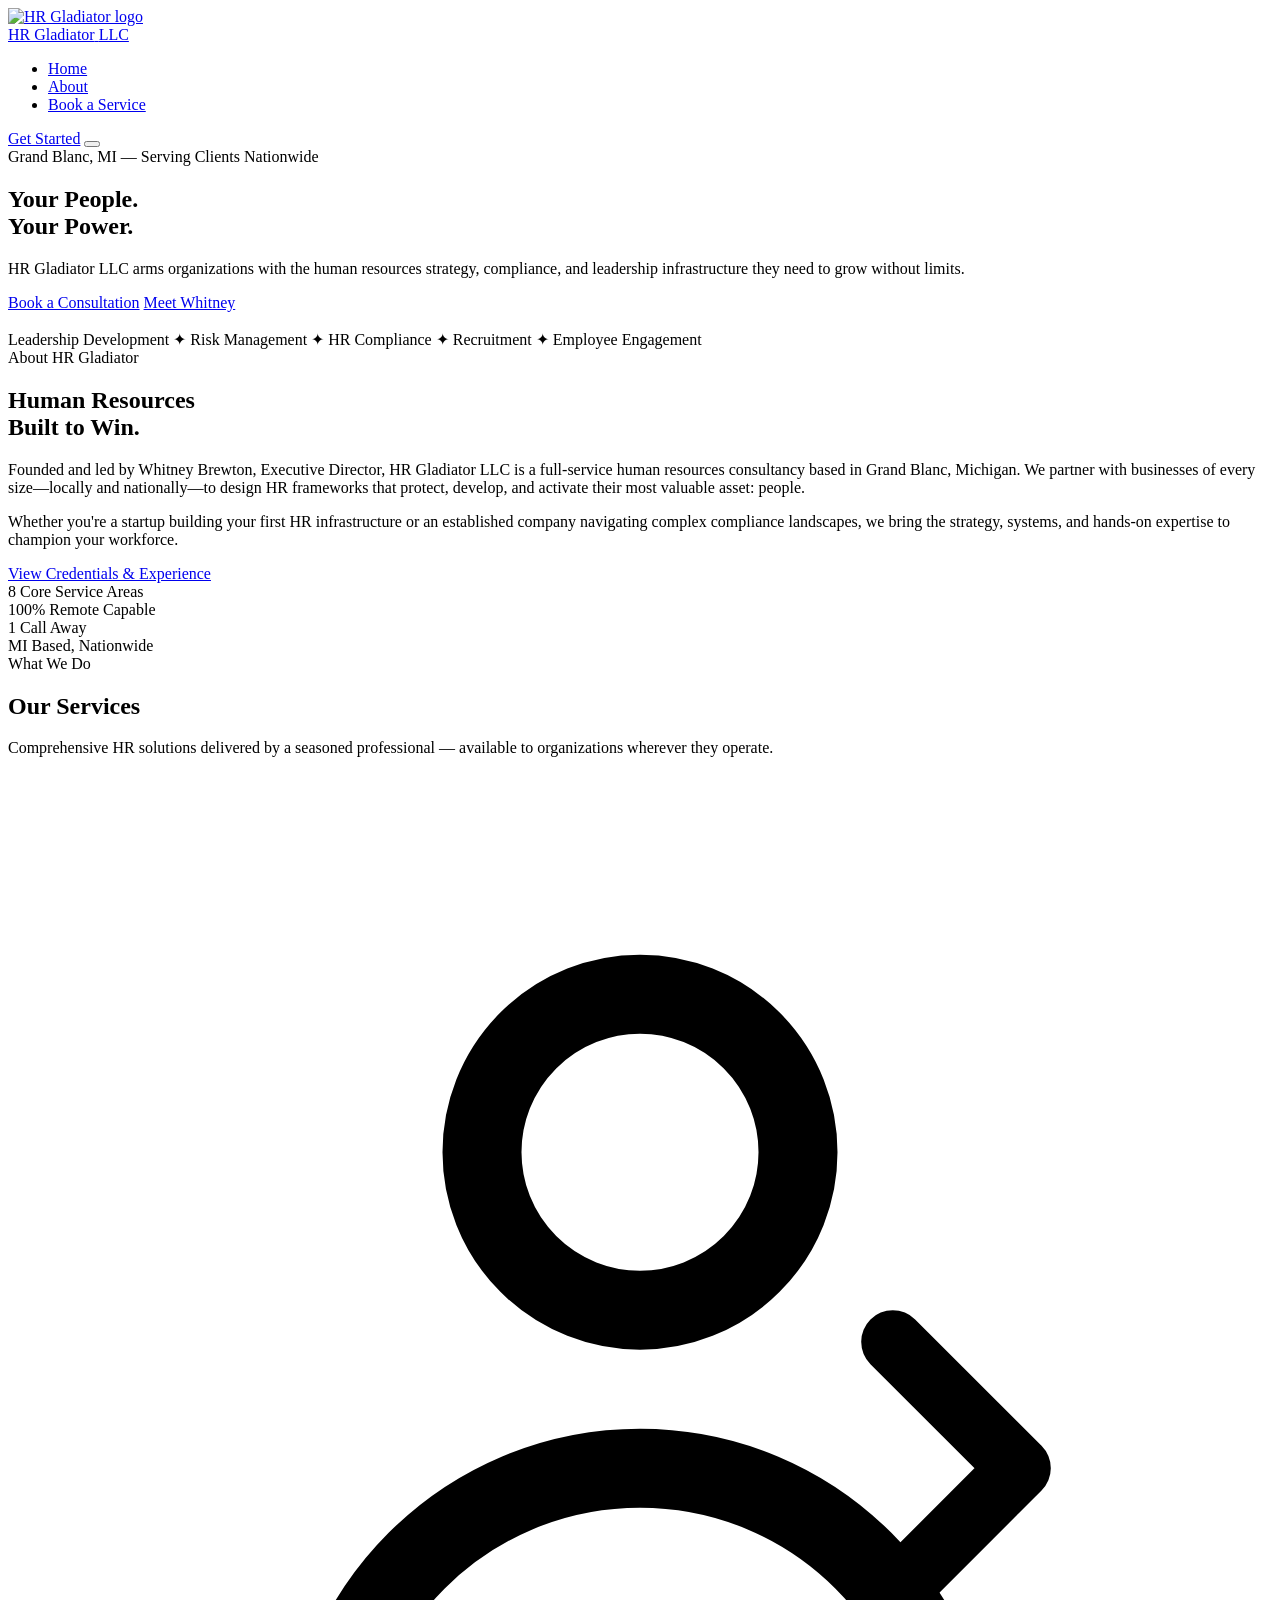
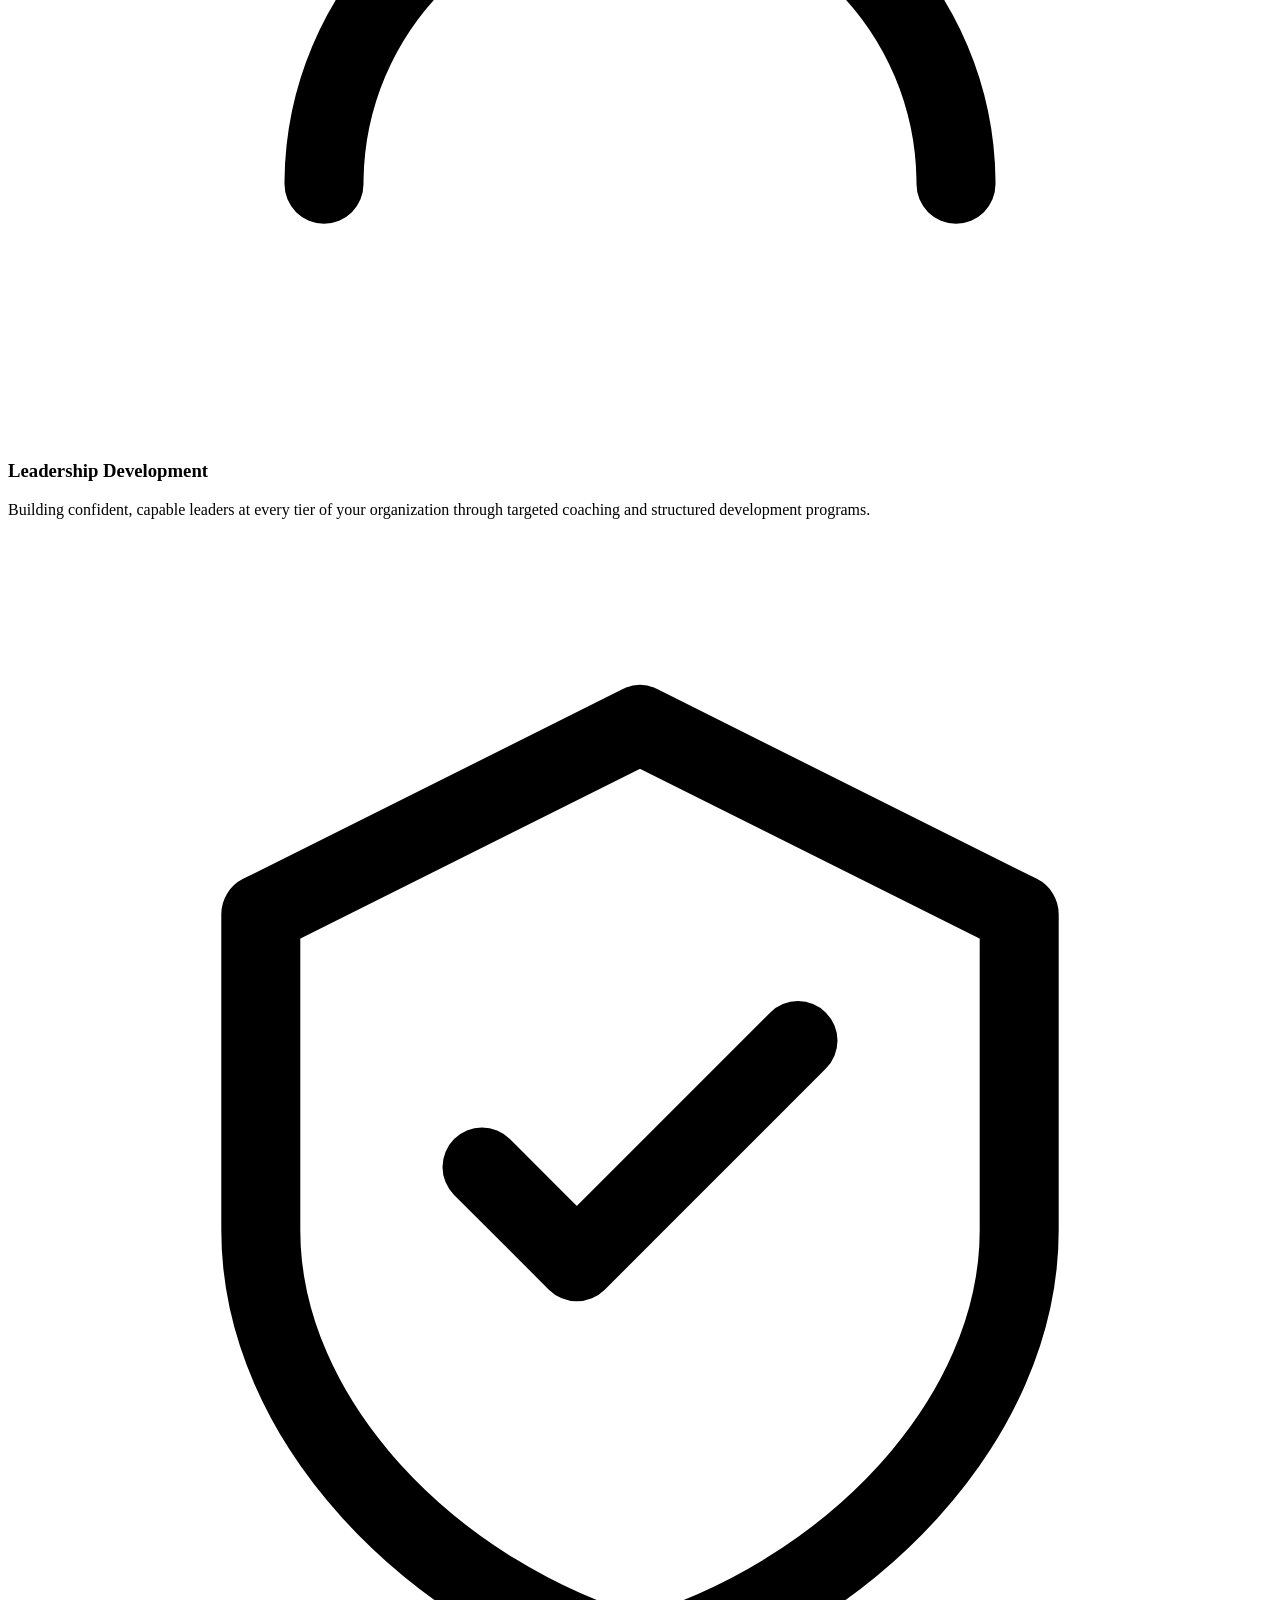
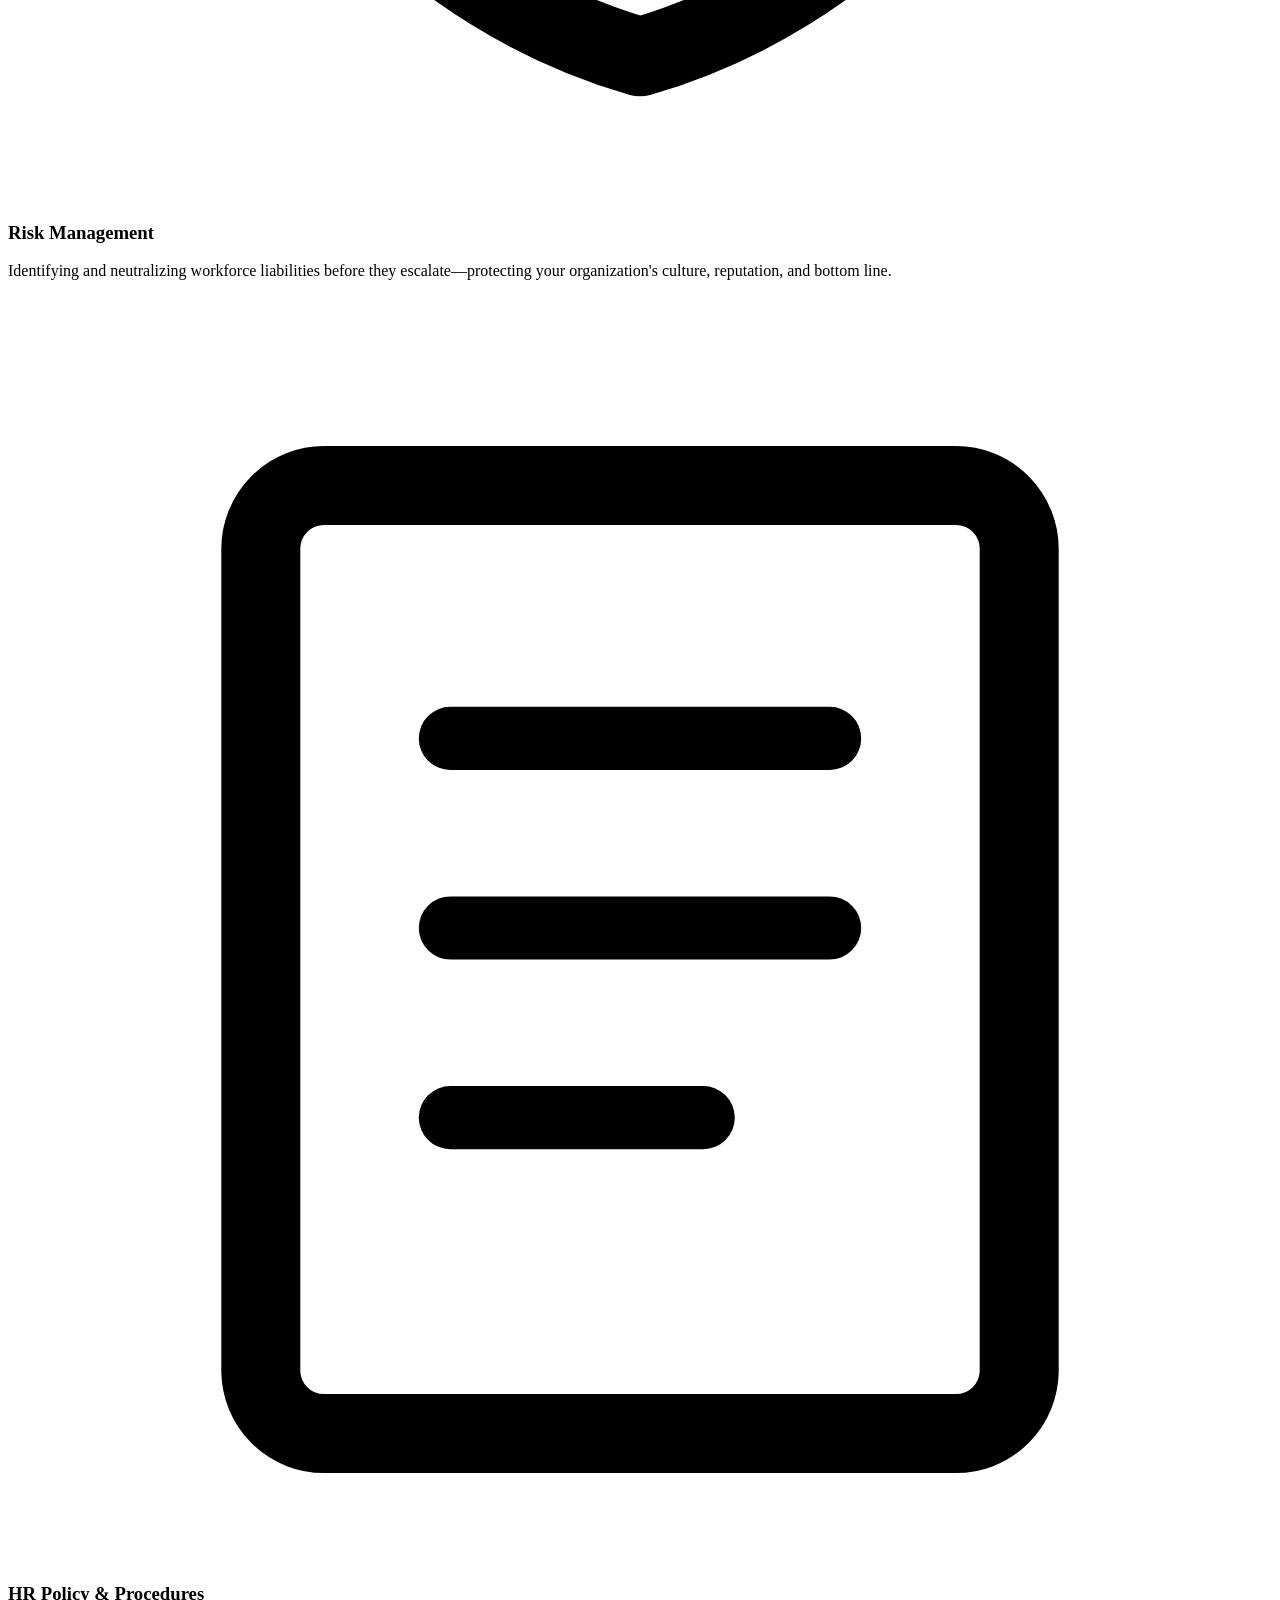
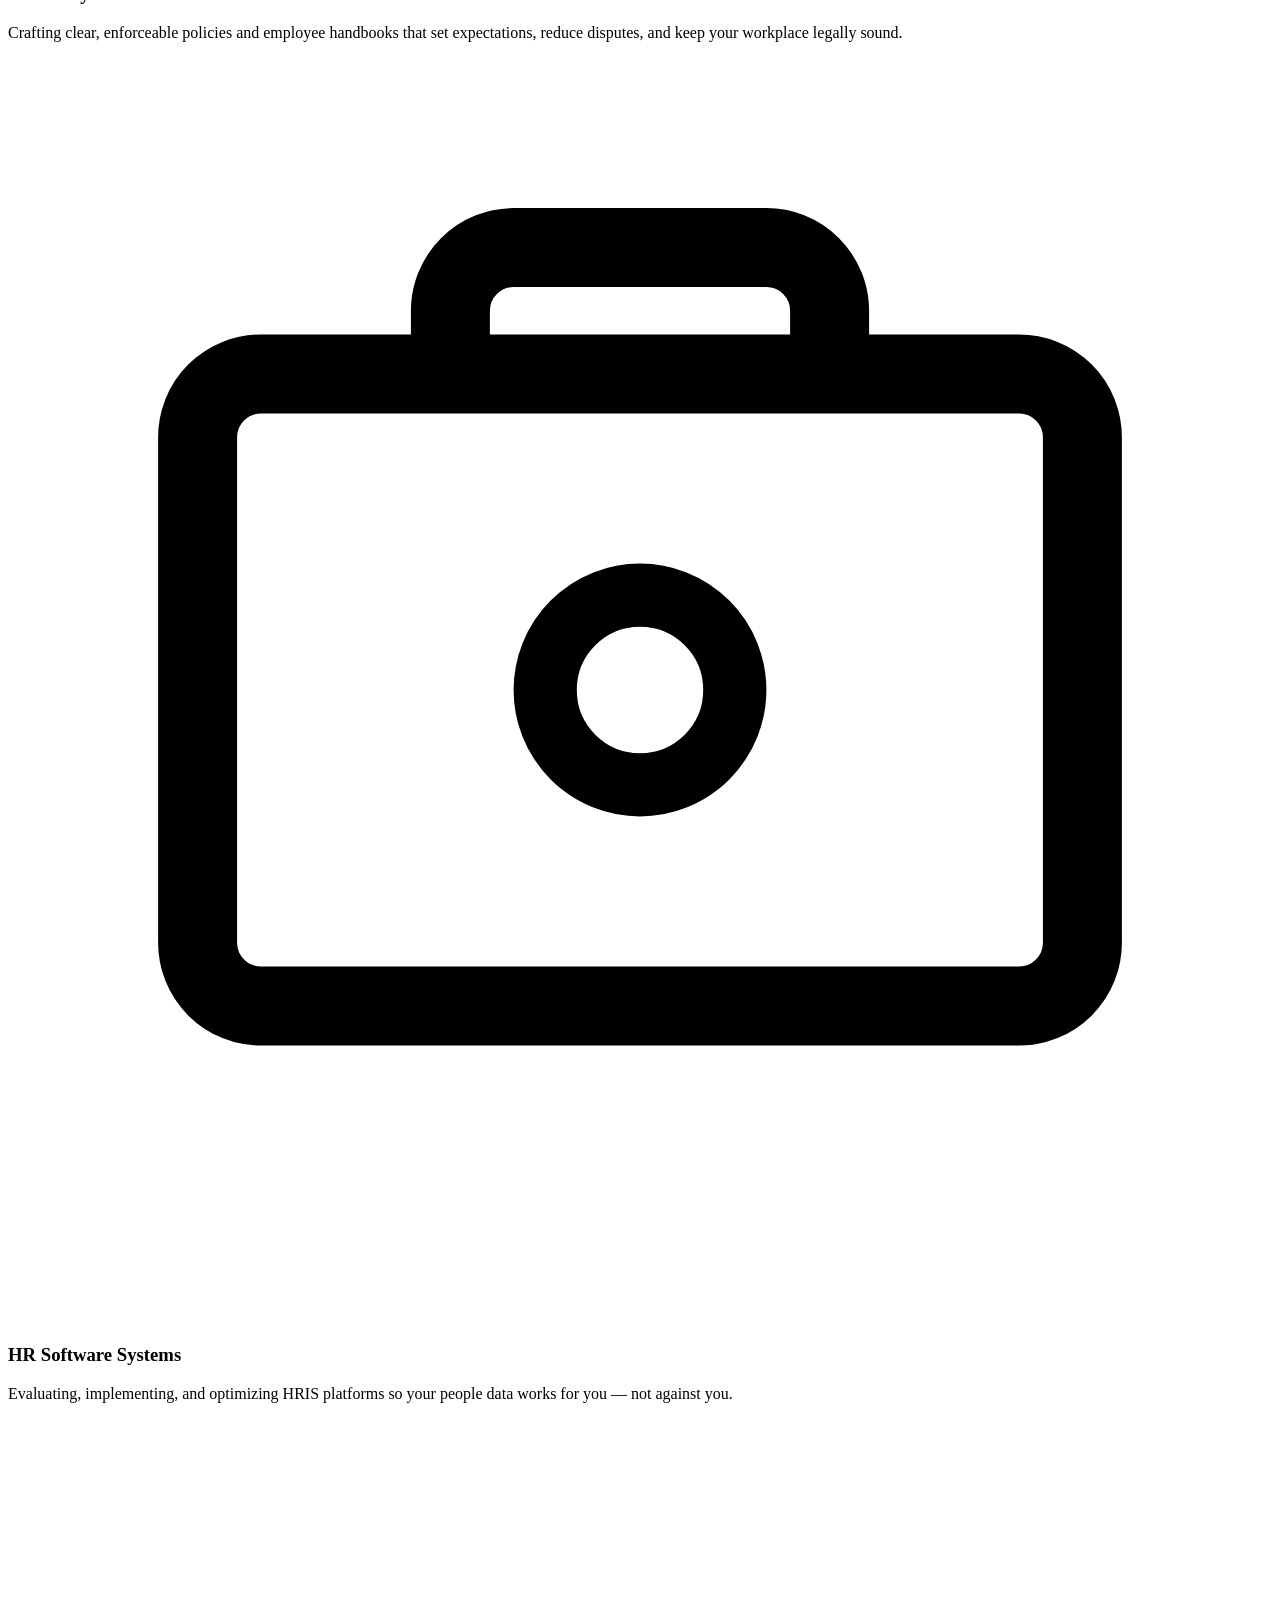
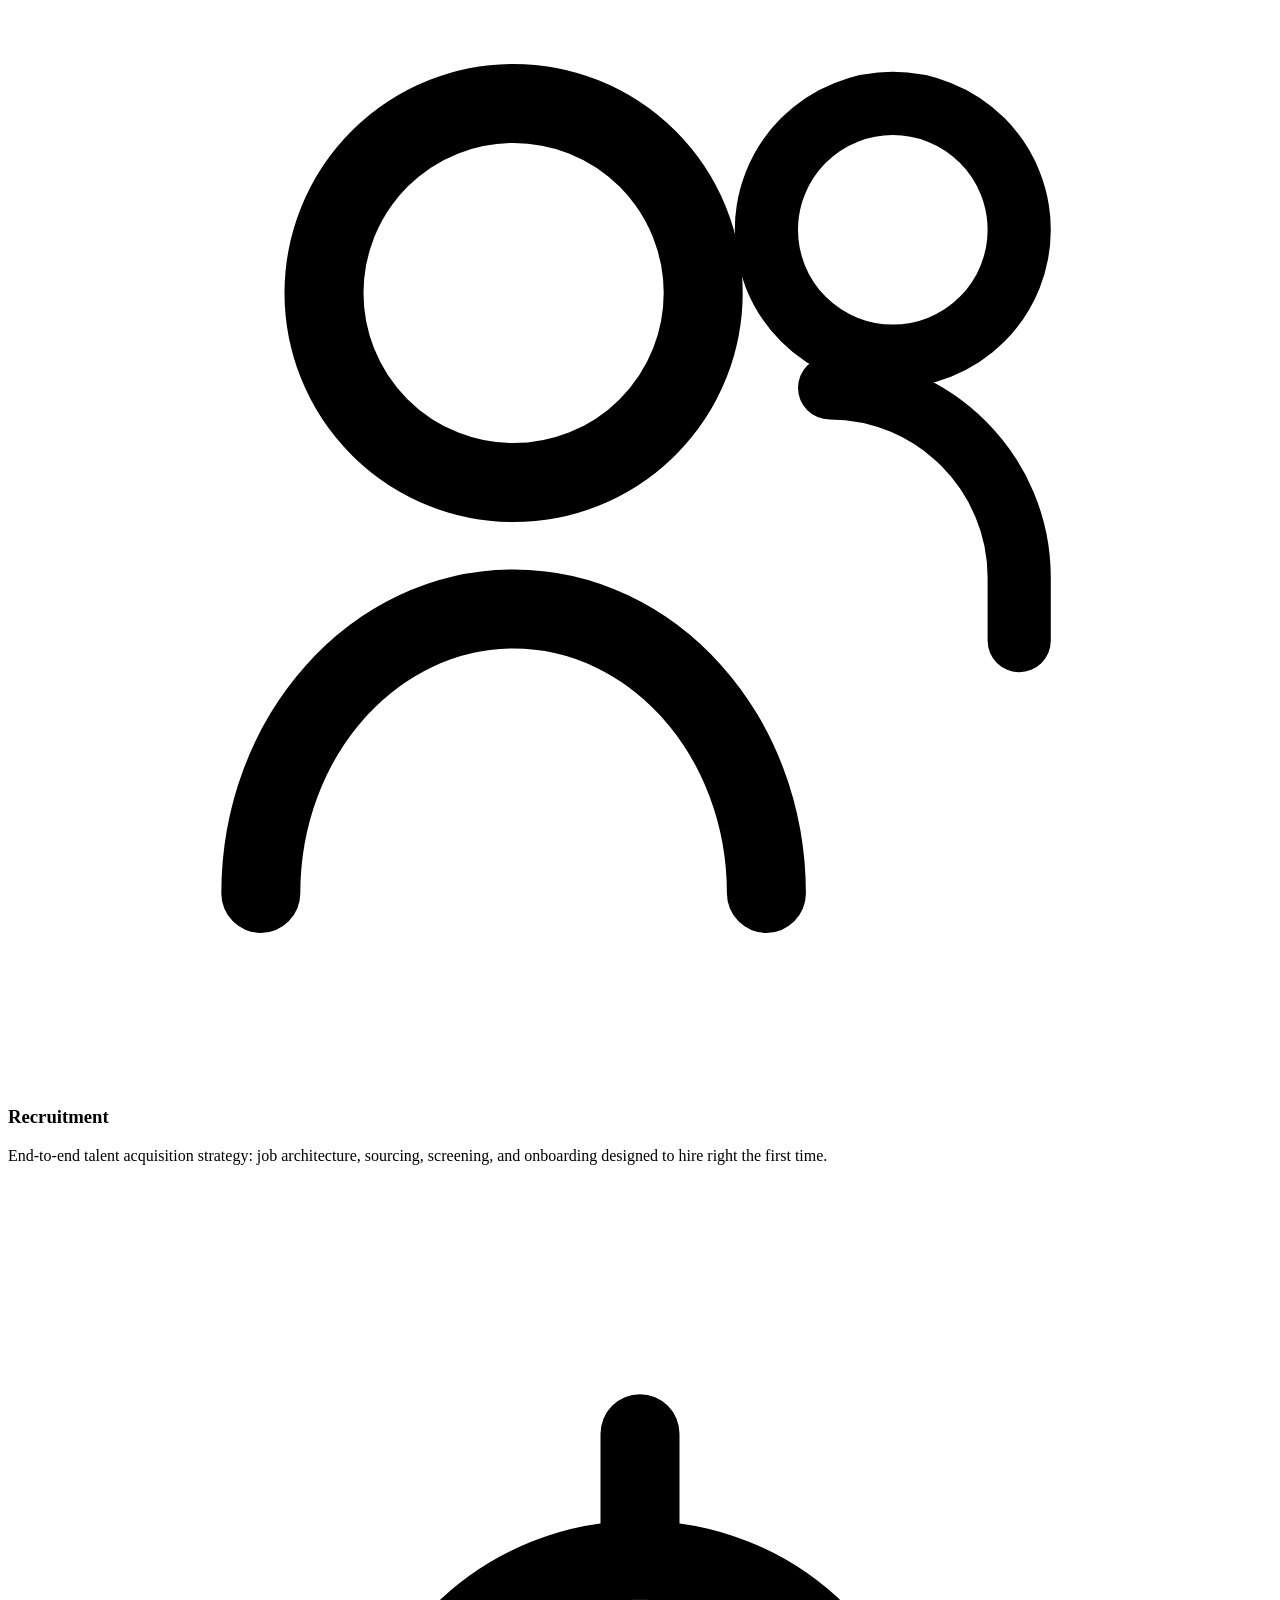
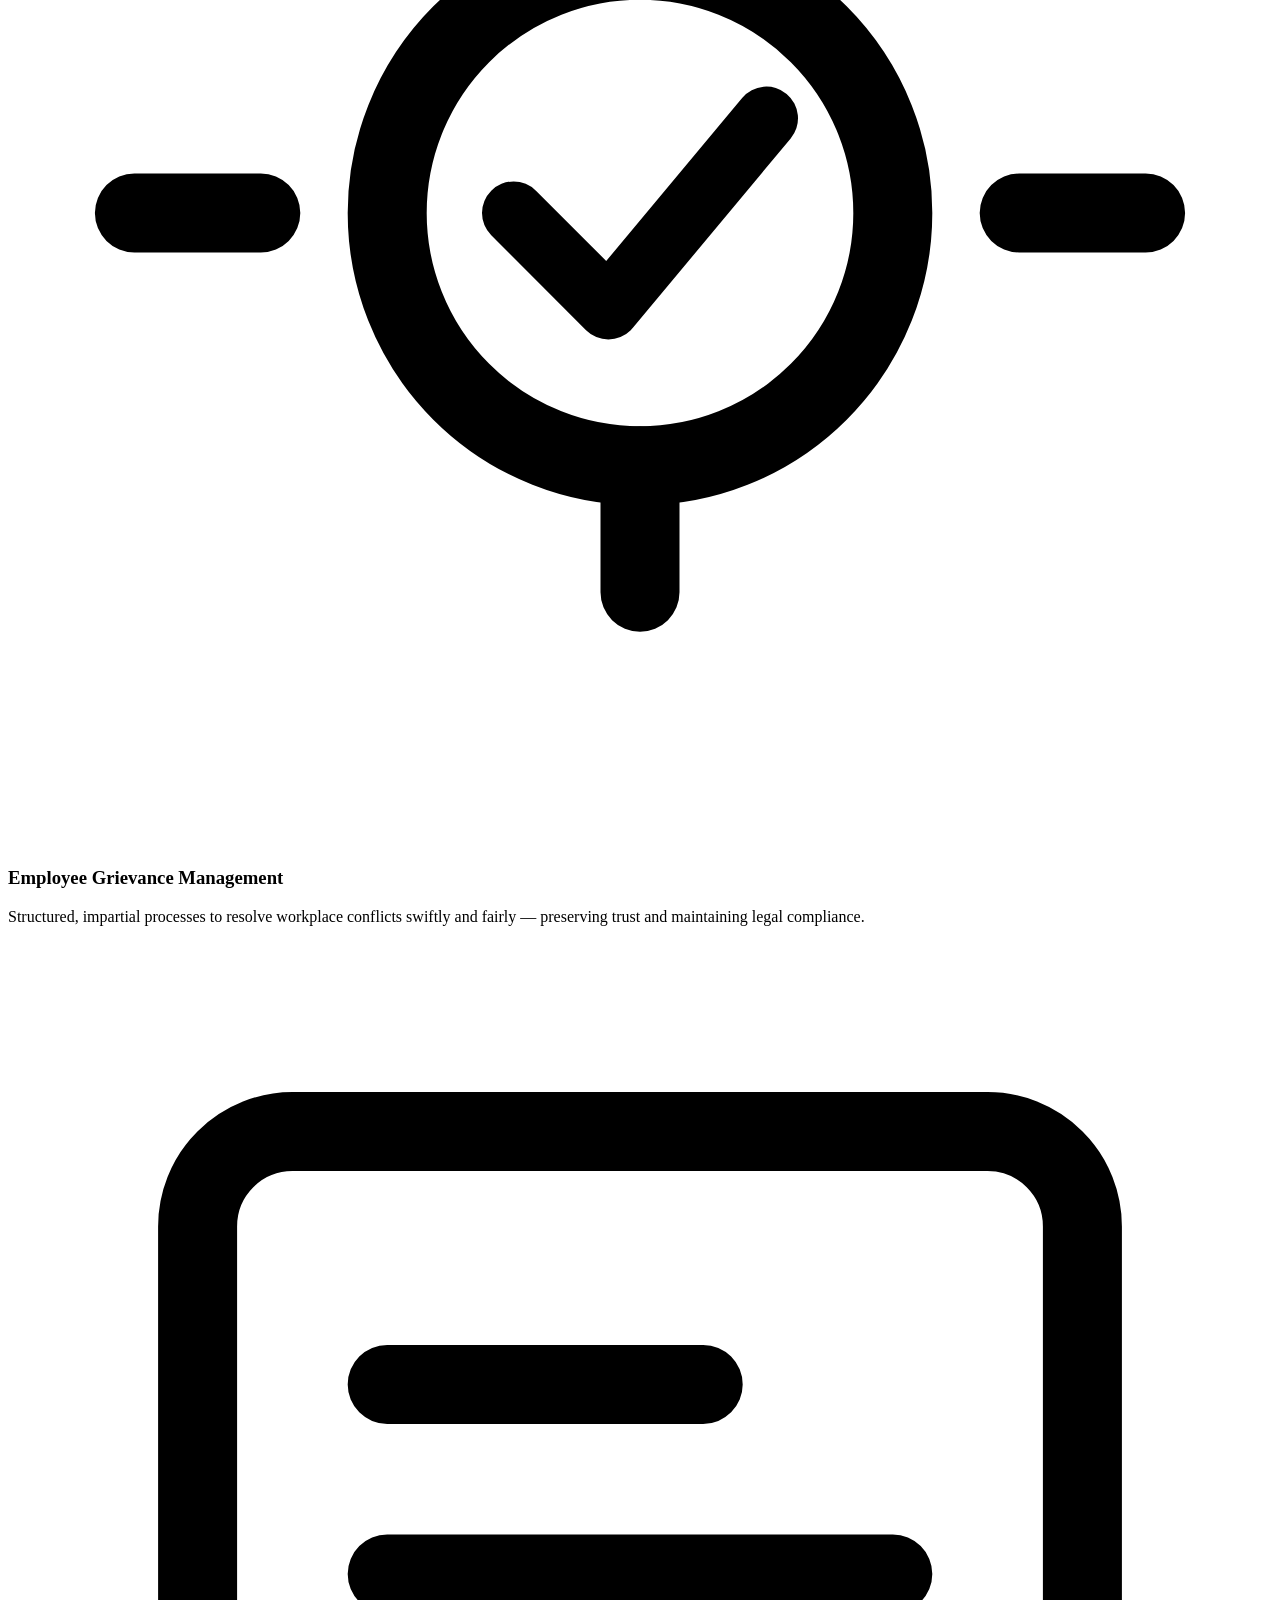
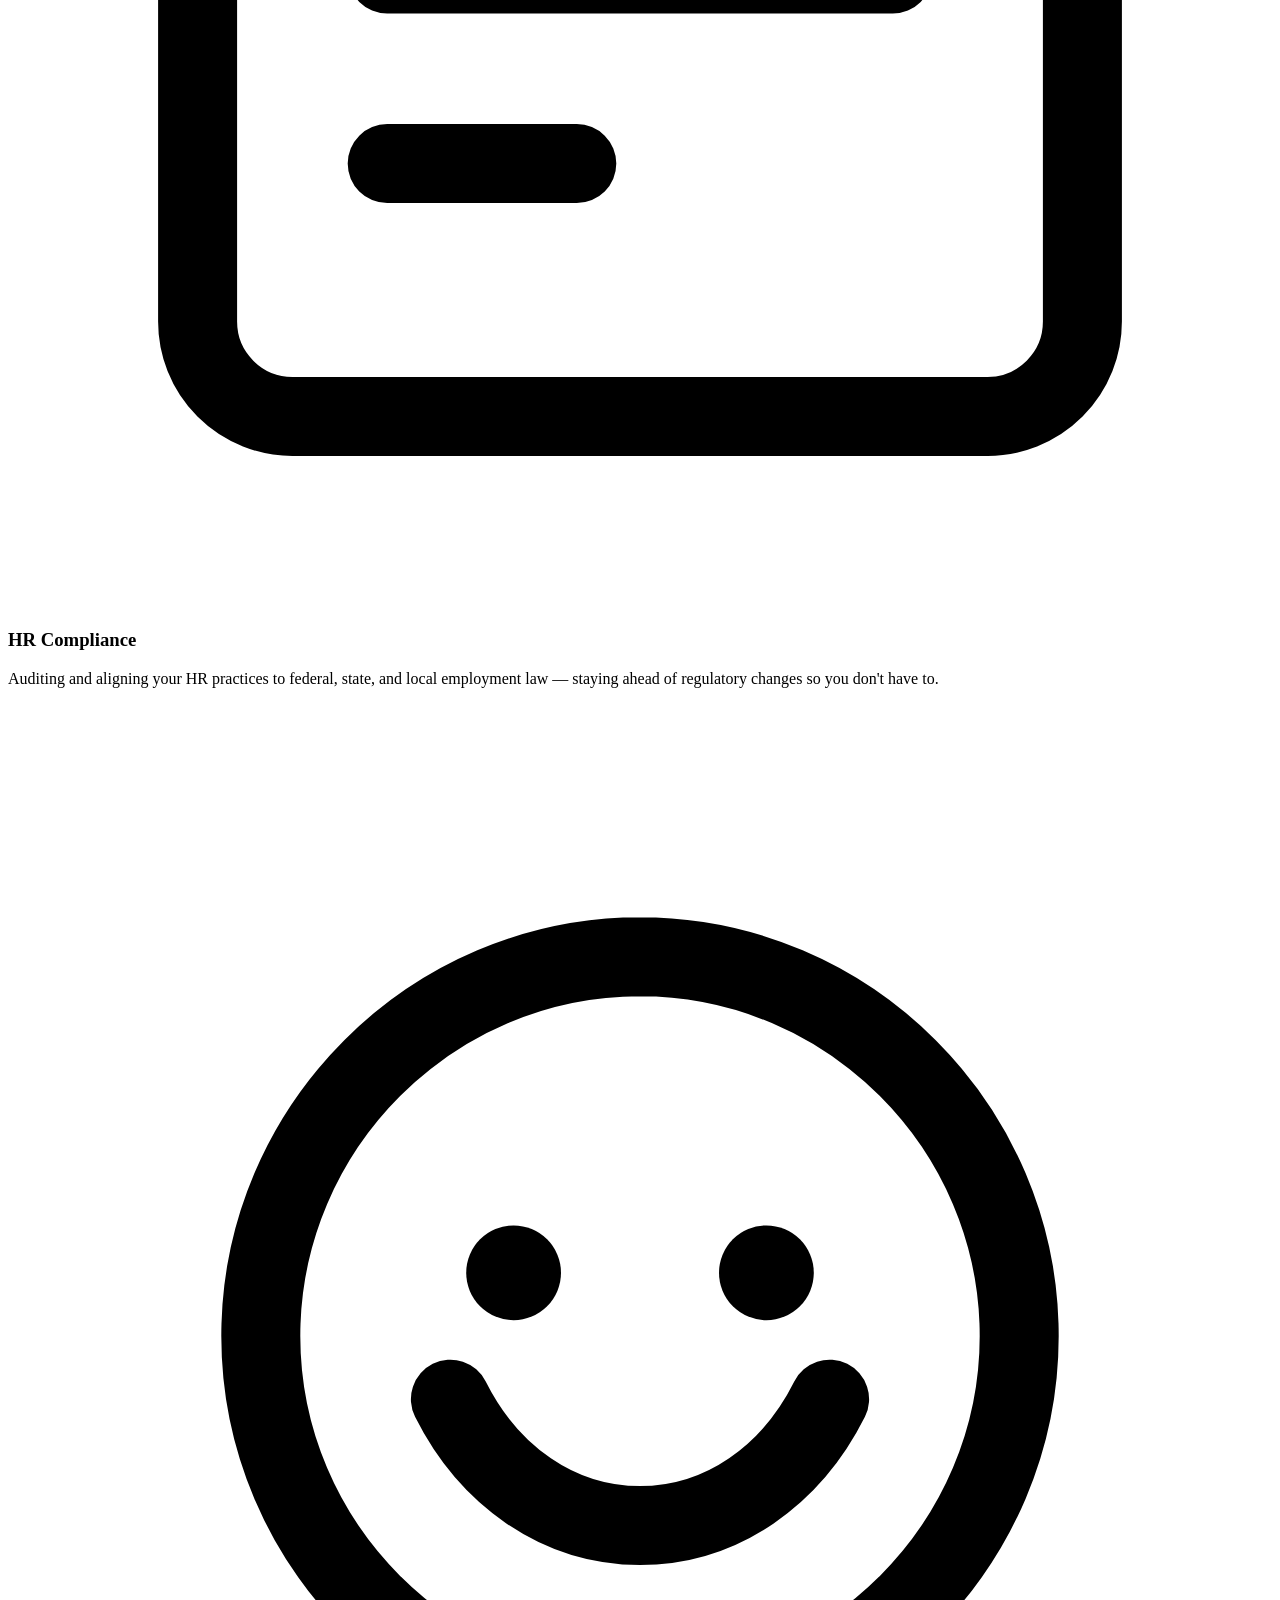
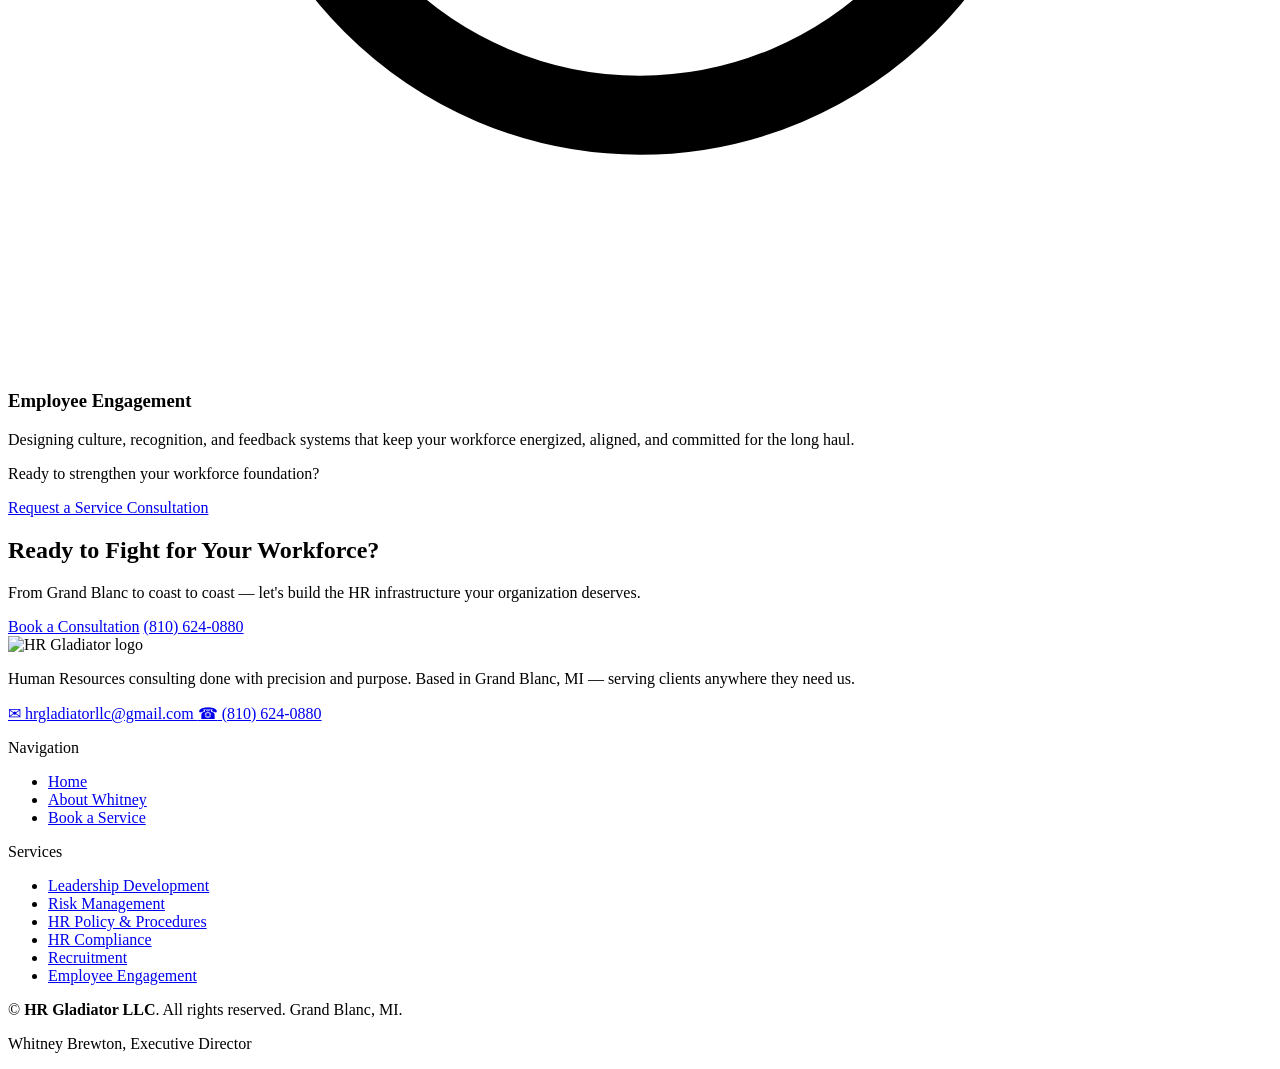
==== index.html @ ff7f99c1 "Added Bones to UI/UX Functions" ====
<!DOCTYPE html>
<html lang="en">
<head>
  <meta charset="UTF-8" />
  <meta name="viewport" content="width=device-width, initial-scale=1.0" />
  <title>HR Gladiator LLC — Human Resources Solutions, Grand Blanc MI</title>
  <meta name="description" content="HR Gladiator LLC, led by Whitney Brewton, offers expert human resources consulting from Grand Blanc, MI to clients everywhere." />
  <link rel="stylesheet" href="css/styles.css" />
  <link rel="stylesheet" href="css/index.css" />
  <link rel="icon" type="image/png" href="assets/logo-transparent.png" />
</head>
<body>

  <!-- ===== NAVIGATION ===== -->
  <nav class="nav" role="navigation" aria-label="Main navigation">
    <div class="nav__inner">
      <a href="index.html" class="nav__logo" aria-label="HR Gladiator home">
        <img src="assets/logo-transparent.png" alt="HR Gladiator logo" />
        <div class="nav__logo-text">
          <span class="nav__logo-name">HR Gladiator</span>
          <span class="nav__logo-sub">LLC</span>
        </div>
      </a>

      <ul class="nav__links" role="list">
        <li><a href="index.html"      class="nav__link">Home</a></li>
        <li><a href="about.html"      class="nav__link">About</a></li>
        <li><a href="contact.html"    class="nav__link">Book a Service</a></li>
      </ul>

      <a href="contact.html" class="btn btn-primary nav__cta">Get Started</a>

      <button class="nav__hamburger" aria-label="Toggle menu" aria-expanded="false">
        <span></span><span></span><span></span>
      </button>
    </div>
  </nav>

  <!-- ===== HERO ===== -->
  <section class="hero" aria-label="Hero">
    <div class="hero__bg-slash" aria-hidden="true"></div>
    <div class="hero__content container">
      <span class="hero__eyebrow animate-up">Grand Blanc, MI — Serving Clients Nationwide</span>
      <h1 class="hero__title animate-up delay-1">
        Your People.<br />
        <span>Your Power.</span>
      </h1>
      <p class="hero__sub animate-up delay-2">
        HR Gladiator LLC arms organizations with the human resources strategy, 
        compliance, and leadership infrastructure they need to grow without limits.
      </p>
      <div class="hero__actions animate-up delay-3">
        <a href="contact.html" class="btn btn-primary">Book a Consultation</a>
        <a href="about.html"   class="btn btn-outline">Meet Whitney</a>
      </div>
    </div>
    <div class="hero__logo-watermark" aria-hidden="true">
      <img src="assets/logo-transparent.png" alt="" />
    </div>
  </section>

  <!-- ===== INTRO STRIP ===== -->
  <div class="intro-strip">
    <div class="intro-strip__inner container">
      <span>Leadership Development</span>
      <span class="sep" aria-hidden="true">✦</span>
      <span>Risk Management</span>
      <span class="sep" aria-hidden="true">✦</span>
      <span>HR Compliance</span>
      <span class="sep" aria-hidden="true">✦</span>
      <span>Recruitment</span>
      <span class="sep" aria-hidden="true">✦</span>
      <span>Employee Engagement</span>
    </div>
  </div>

  <!-- ===== ABOUT SNAPSHOT ===== -->
  <section class="about-snap" aria-labelledby="about-snap-heading">
    <div class="container about-snap__grid">
      <div class="about-snap__text reveal">
        <span class="section-label">About HR Gladiator</span>
        <h2 class="section-title" id="about-snap-heading">
          Human Resources<br /><span>Built to Win.</span>
        </h2>
        <div class="slash-divider"></div>
        <p>
          Founded and led by Whitney Brewton, Executive Director, HR Gladiator LLC is a 
          full-service human resources consultancy based in Grand Blanc, Michigan. We 
          partner with businesses of every size—locally and nationally—to design HR 
          frameworks that protect, develop, and activate their most valuable asset: people.
        </p>
        <p style="margin-top: 1rem;">
          Whether you're a startup building your first HR infrastructure or an established 
          company navigating complex compliance landscapes, we bring the strategy, 
          systems, and hands-on expertise to champion your workforce.
        </p>
        <a href="about.html" class="btn btn-gold" style="margin-top:2rem;">
          View Credentials &amp; Experience
        </a>
      </div>

      <div class="about-snap__stats reveal">
        <div class="stat-card">
          <span class="stat-card__num">8</span>
          <span class="stat-card__label">Core Service Areas</span>
        </div>
        <div class="stat-card stat-card--dark">
          <span class="stat-card__num">100<span class="stat-card__unit">%</span></span>
          <span class="stat-card__label">Remote Capable</span>
        </div>
        <div class="stat-card stat-card--pink">
          <span class="stat-card__num">1</span>
          <span class="stat-card__label">Call Away</span>
        </div>
        <div class="stat-card">
          <span class="stat-card__num">MI</span>
          <span class="stat-card__label">Based, Nationwide</span>
        </div>
      </div>
    </div>
  </section>

  <!-- ===== SERVICES ===== -->
  <section class="services" aria-labelledby="services-heading">
    <div class="container">
      <div class="services__header reveal">
        <span class="section-label">What We Do</span>
        <h2 class="section-title" id="services-heading">
          Our <span>Services</span>
        </h2>
        <div class="slash-divider"></div>
        <p class="section-intro">
          Comprehensive HR solutions delivered by a seasoned professional — 
          available to organizations wherever they operate.
        </p>
      </div>

      <div class="services__grid">

        <article class="service-card reveal">
          <div class="service-card__icon" aria-hidden="true">
            <svg viewBox="0 0 40 40" fill="none" xmlns="http://www.w3.org/2000/svg">
              <circle cx="20" cy="12" r="5" stroke="currentColor" stroke-width="2.5"/>
              <path d="M10 32c0-5.523 4.477-10 10-10s10 4.477 10 10" stroke="currentColor" stroke-width="2.5" stroke-linecap="round"/>
              <path d="M28 18l4 4-4 4" stroke="currentColor" stroke-width="2" stroke-linecap="round" stroke-linejoin="round"/>
            </svg>
          </div>
          <h3>Leadership Development</h3>
          <p>Building confident, capable leaders at every tier of your organization through targeted coaching and structured development programs.</p>
        </article>

        <article class="service-card reveal">
          <div class="service-card__icon" aria-hidden="true">
            <svg viewBox="0 0 40 40" fill="none" xmlns="http://www.w3.org/2000/svg">
              <path d="M20 6L8 12v10c0 6 5.4 11.6 12 13.5 6.6-1.9 12-7.5 12-13.5V12L20 6z" stroke="currentColor" stroke-width="2.5" stroke-linejoin="round"/>
              <path d="M15 20l3 3 7-7" stroke="currentColor" stroke-width="2.5" stroke-linecap="round" stroke-linejoin="round"/>
            </svg>
          </div>
          <h3>Risk Management</h3>
          <p>Identifying and neutralizing workforce liabilities before they escalate—protecting your organization's culture, reputation, and bottom line.</p>
        </article>

        <article class="service-card reveal">
          <div class="service-card__icon" aria-hidden="true">
            <svg viewBox="0 0 40 40" fill="none" xmlns="http://www.w3.org/2000/svg">
              <rect x="8" y="6" width="24" height="30" rx="2" stroke="currentColor" stroke-width="2.5"/>
              <path d="M14 14h12M14 20h12M14 26h8" stroke="currentColor" stroke-width="2" stroke-linecap="round"/>
            </svg>
          </div>
          <h3>HR Policy &amp; Procedures</h3>
          <p>Crafting clear, enforceable policies and employee handbooks that set expectations, reduce disputes, and keep your workplace legally sound.</p>
        </article>

        <article class="service-card reveal">
          <div class="service-card__icon" aria-hidden="true">
            <svg viewBox="0 0 40 40" fill="none" xmlns="http://www.w3.org/2000/svg">
              <rect x="6" y="10" width="28" height="20" rx="2" stroke="currentColor" stroke-width="2.5"/>
              <path d="M14 10V8a2 2 0 0 1 2-2h8a2 2 0 0 1 2 2v2" stroke="currentColor" stroke-width="2.5"/>
              <circle cx="20" cy="20" r="3" stroke="currentColor" stroke-width="2"/>
            </svg>
          </div>
          <h3>HR Software Systems</h3>
          <p>Evaluating, implementing, and optimizing HRIS platforms so your people data works for you — not against you.</p>
        </article>

        <article class="service-card reveal">
          <div class="service-card__icon" aria-hidden="true">
            <svg viewBox="0 0 40 40" fill="none" xmlns="http://www.w3.org/2000/svg">
              <circle cx="16" cy="15" r="6" stroke="currentColor" stroke-width="2.5"/>
              <path d="M8 34c0-5 3.6-9 8-9s8 4 8 9" stroke="currentColor" stroke-width="2.5" stroke-linecap="round"/>
              <path d="M26 18c3.3 0 6 2.7 6 6v2" stroke="currentColor" stroke-width="2" stroke-linecap="round"/>
              <circle cx="28" cy="13" r="4" stroke="currentColor" stroke-width="2"/>
            </svg>
          </div>
          <h3>Recruitment</h3>
          <p>End-to-end talent acquisition strategy: job architecture, sourcing, screening, and onboarding designed to hire right the first time.</p>
        </article>

        <article class="service-card reveal">
          <div class="service-card__icon" aria-hidden="true">
            <svg viewBox="0 0 40 40" fill="none" xmlns="http://www.w3.org/2000/svg">
              <path d="M20 8v4M20 28v4M8 20H4M36 20h-4" stroke="currentColor" stroke-width="2.5" stroke-linecap="round"/>
              <circle cx="20" cy="20" r="8" stroke="currentColor" stroke-width="2.5"/>
              <path d="M16 20l3 3 5-6" stroke="currentColor" stroke-width="2" stroke-linecap="round" stroke-linejoin="round"/>
            </svg>
          </div>
          <h3>Employee Grievance Management</h3>
          <p>Structured, impartial processes to resolve workplace conflicts swiftly and fairly — preserving trust and maintaining legal compliance.</p>
        </article>

        <article class="service-card reveal">
          <div class="service-card__icon" aria-hidden="true">
            <svg viewBox="0 0 40 40" fill="none" xmlns="http://www.w3.org/2000/svg">
              <path d="M12 20h16M12 14h10M12 26h6" stroke="currentColor" stroke-width="2.5" stroke-linecap="round"/>
              <rect x="6" y="6" width="28" height="28" rx="3" stroke="currentColor" stroke-width="2.5"/>
            </svg>
          </div>
          <h3>HR Compliance</h3>
          <p>Auditing and aligning your HR practices to federal, state, and local employment law — staying ahead of regulatory changes so you don't have to.</p>
        </article>

        <article class="service-card reveal">
          <div class="service-card__icon" aria-hidden="true">
            <svg viewBox="0 0 40 40" fill="none" xmlns="http://www.w3.org/2000/svg">
              <path d="M20 8c-6.6 0-12 5.4-12 12s5.4 12 12 12 12-5.4 12-12S26.6 8 20 8z" stroke="currentColor" stroke-width="2.5"/>
              <path d="M14 22c1.2 2.4 3.4 4 6 4s4.8-1.6 6-4" stroke="currentColor" stroke-width="2.5" stroke-linecap="round"/>
              <circle cx="16" cy="18" r="1.5" fill="currentColor"/>
              <circle cx="24" cy="18" r="1.5" fill="currentColor"/>
            </svg>
          </div>
          <h3>Employee Engagement</h3>
          <p>Designing culture, recognition, and feedback systems that keep your workforce energized, aligned, and committed for the long haul.</p>
        </article>

      </div>

      <div class="services__cta reveal">
        <p>Ready to strengthen your workforce foundation?</p>
        <a href="contact.html" class="btn btn-primary">Request a Service Consultation</a>
      </div>
    </div>
  </section>

  <!-- ===== CTA BAND ===== -->
  <section class="cta-band" aria-label="Call to action">
    <div class="cta-band__slash" aria-hidden="true"></div>
    <div class="container cta-band__inner reveal">
      <div class="cta-band__text">
        <h2>Ready to Fight for Your Workforce?</h2>
        <p>From Grand Blanc to coast to coast — let's build the HR infrastructure your organization deserves.</p>
      </div>
      <div class="cta-band__actions">
        <a href="contact.html" class="btn btn-primary">Book a Consultation</a>
        <a href="tel:8106240880"  class="btn btn-outline">(810) 624-0880</a>
      </div>
    </div>
  </section>

  <!-- ===== FOOTER ===== -->
  <footer class="footer" role="contentinfo">
    <div class="footer__grid">

      <div class="footer__brand">
        <img src="assets/logo-transparent.png" alt="HR Gladiator logo" />
        <p>Human Resources consulting done with precision and purpose. Based in Grand Blanc, MI — serving clients anywhere they need us.</p>
        <a href="mailto:hrgladiatorllc@gmail.com" class="footer__contact-item">
          <span class="icon">✉</span> hrgladiatorllc@gmail.com
        </a>
        <a href="tel:8106240880" class="footer__contact-item">
          <span class="icon">☎</span> (810) 624-0880
        </a>
      </div>

      <div>
        <p class="footer__heading">Navigation</p>
        <ul class="footer__links">
          <li><a href="index.html">Home</a></li>
          <li><a href="about.html">About Whitney</a></li>
          <li><a href="contact.html">Book a Service</a></li>
        </ul>
      </div>

      <div>
        <p class="footer__heading">Services</p>
        <ul class="footer__links">
          <li><a href="contact.html">Leadership Development</a></li>
          <li><a href="contact.html">Risk Management</a></li>
          <li><a href="contact.html">HR Policy &amp; Procedures</a></li>
          <li><a href="contact.html">HR Compliance</a></li>
          <li><a href="contact.html">Recruitment</a></li>
          <li><a href="contact.html">Employee Engagement</a></li>
        </ul>
      </div>

    </div>

    <div class="footer__bottom">
      <p class="footer__copy">&copy; <span id="footer-year"></span> <strong>HR Gladiator LLC</strong>. All rights reserved. Grand Blanc, MI.</p>
      <p class="footer__copy">Whitney Brewton, Executive Director</p>
    </div>
  </footer>

  <script src="js/nav.js"></script>
  <script src="js/index.js"></script>
</body>
</html>
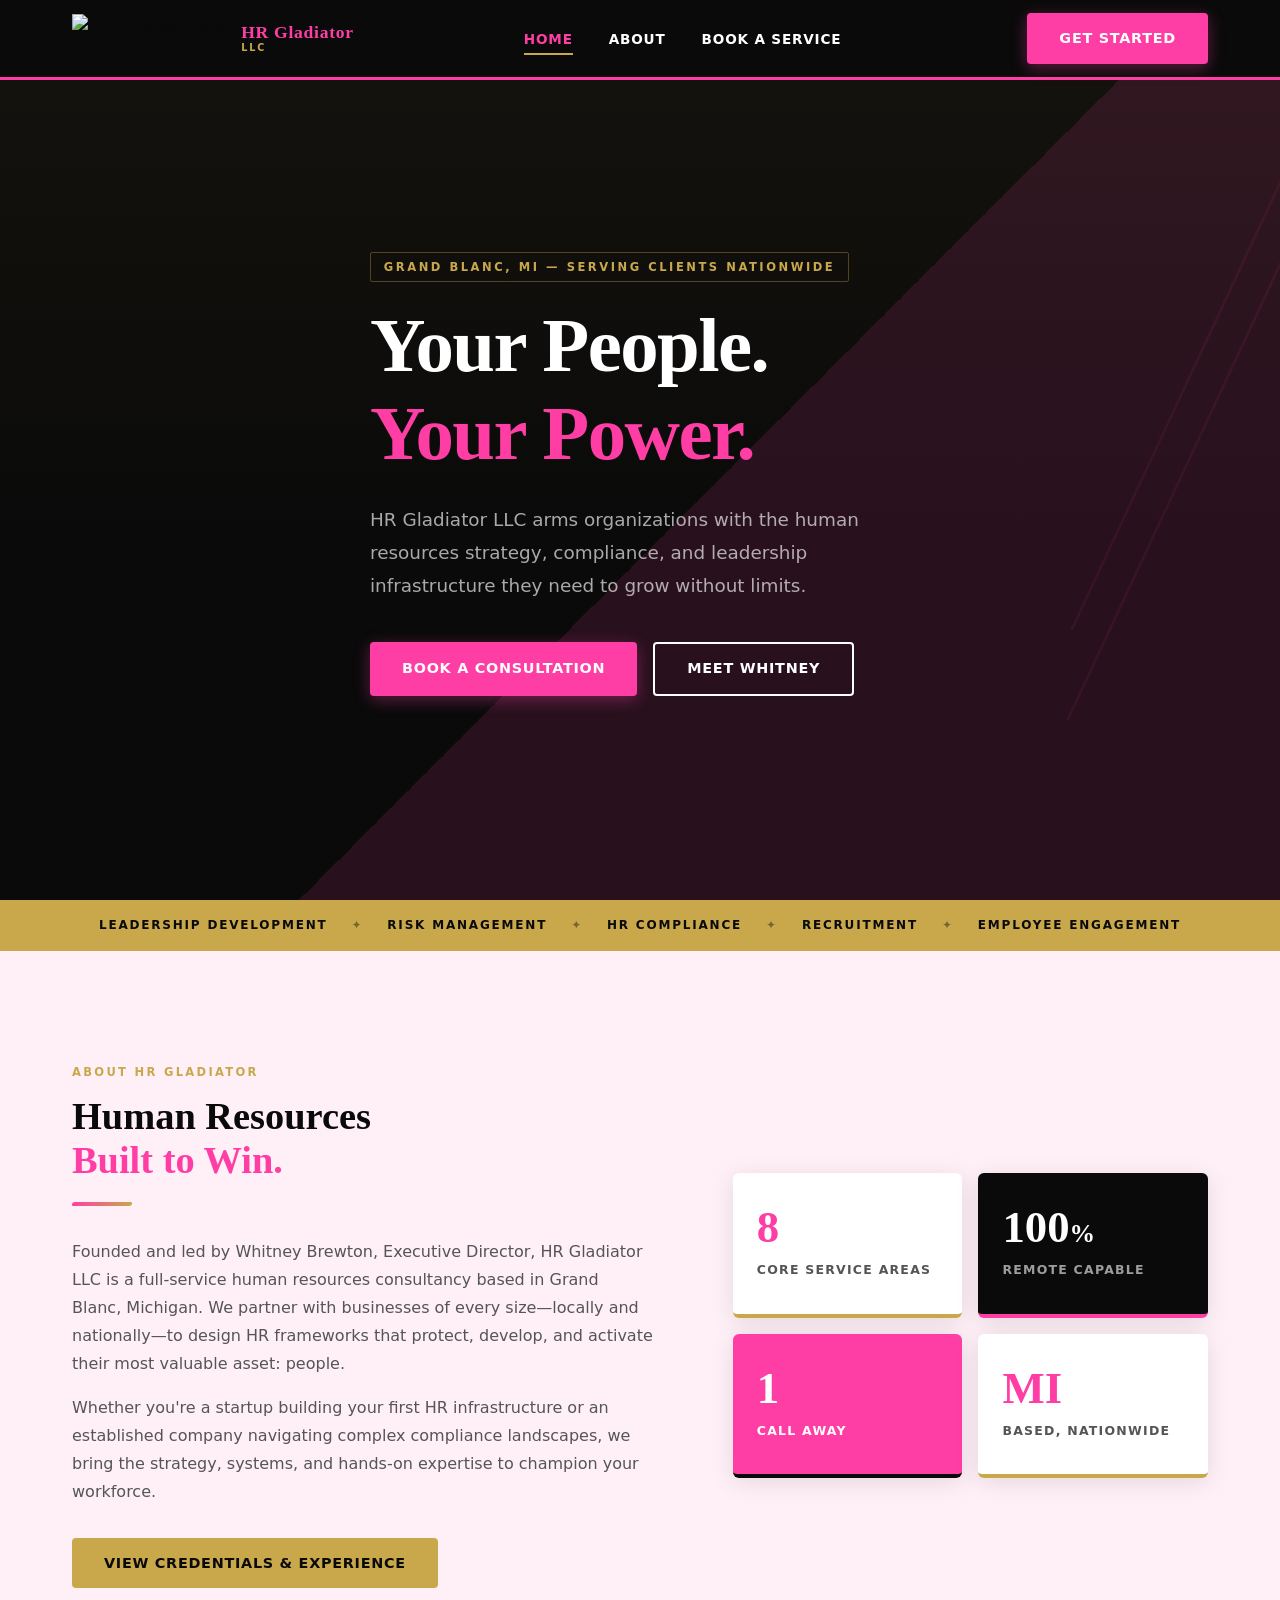
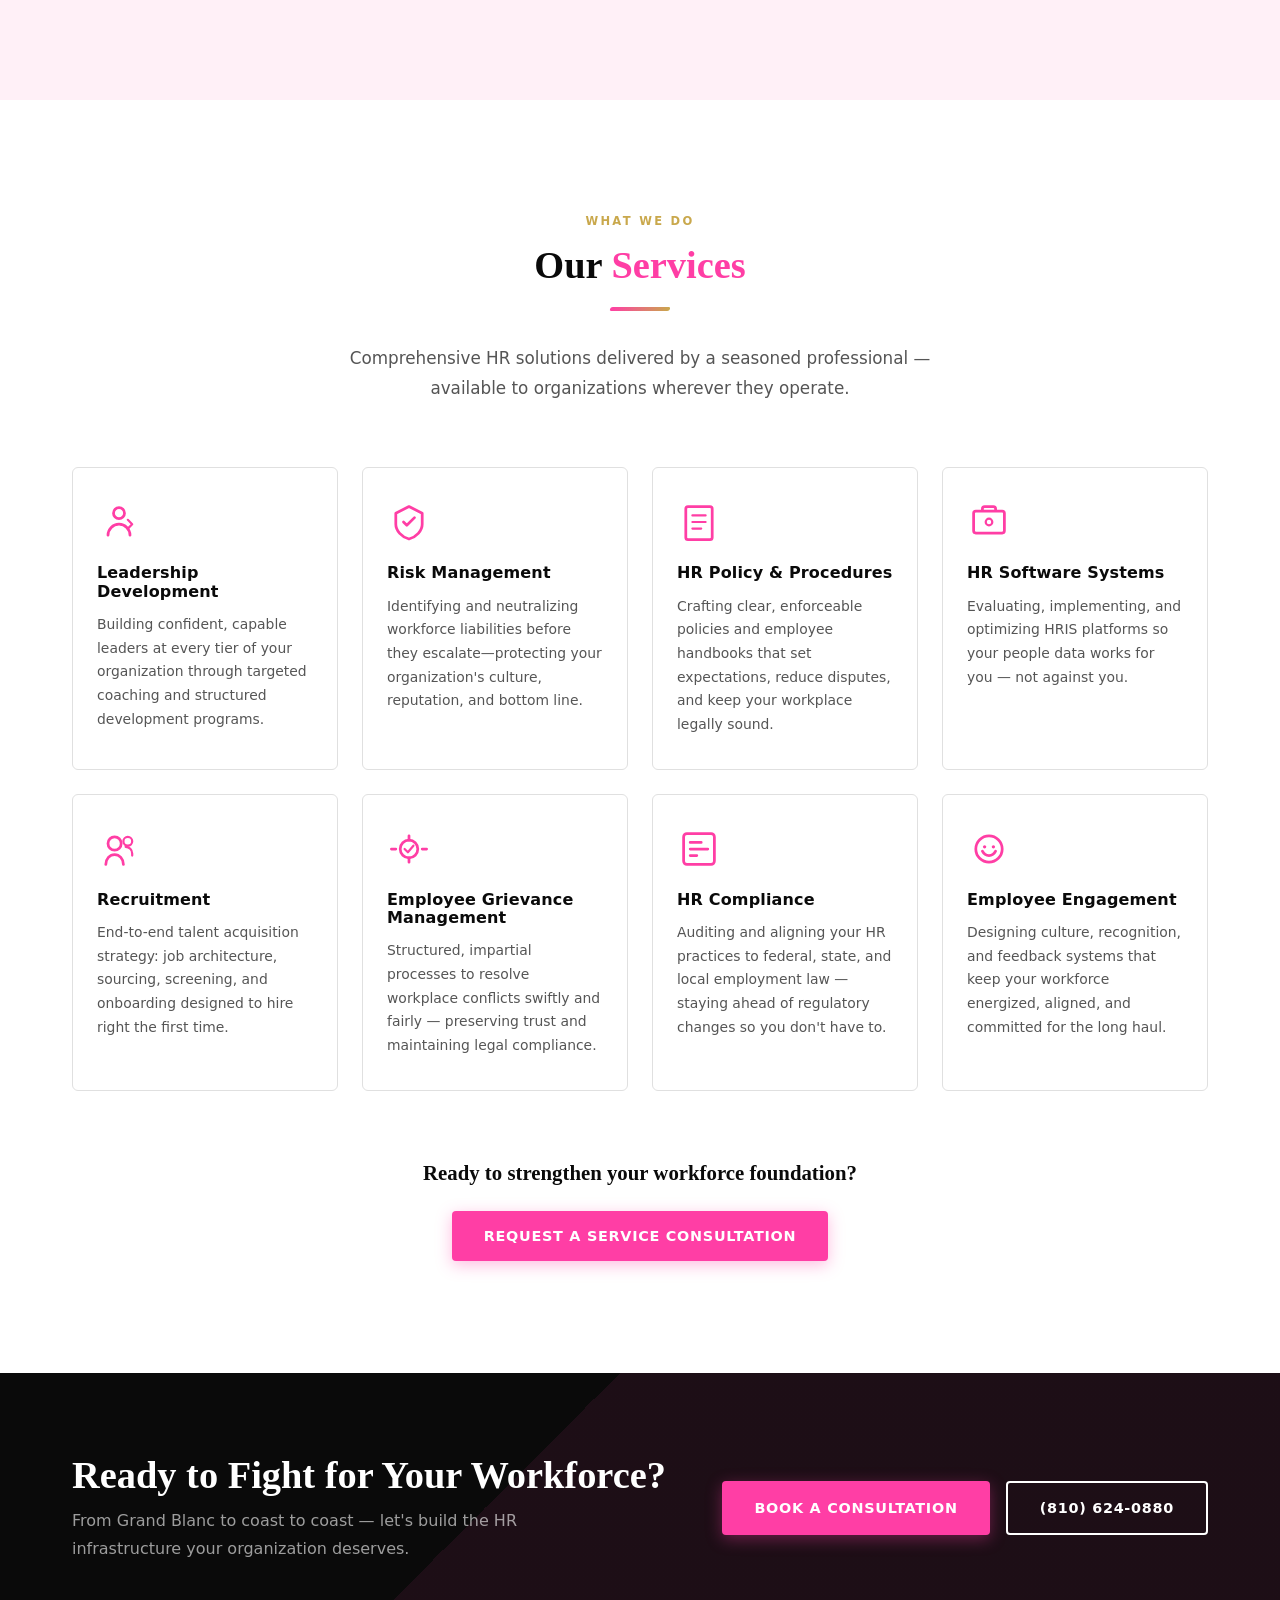
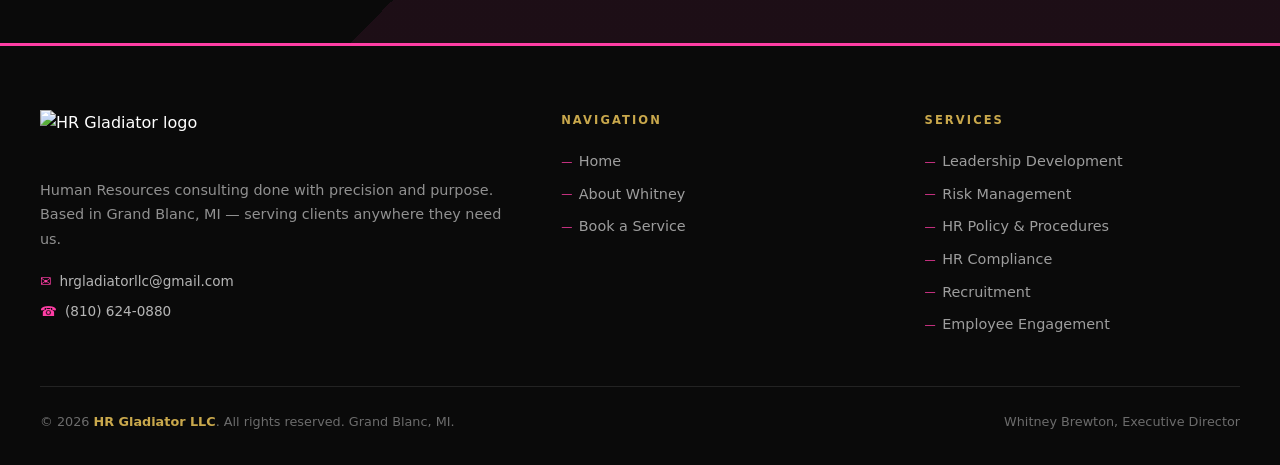
==== commit 8bf4e0e5: "Update stylesheet and script links in index.html" ====
--- a/index.html
+++ b/index.html
@@ -5,8 +5,8 @@
   <meta name="viewport" content="width=device-width, initial-scale=1.0" />
   <title>HR Gladiator LLC — Human Resources Solutions, Grand Blanc MI</title>
   <meta name="description" content="HR Gladiator LLC, led by Whitney Brewton, offers expert human resources consulting from Grand Blanc, MI to clients everywhere." />
-  <link rel="stylesheet" href="css/styles.css" />
-  <link rel="stylesheet" href="css/index.css" />
+  <link rel="stylesheet" href="styles.css" />
+  <link rel="stylesheet" href="index.css" />
   <link rel="icon" type="image/png" href="assets/logo-transparent.png" />
 </head>
 <body>
@@ -300,7 +300,7 @@
     </div>
   </footer>
 
-  <script src="js/nav.js"></script>
-  <script src="js/index.js"></script>
+  <script src="nav.js"></script>
+  <script src="index.js"></script>
 </body>
 </html>
--- a/styles.css
+++ b/styles.css
@@ -0,0 +1,527 @@
+/* ============================================
+   HR GLADIATOR — Global Styles
+   Colors: White, Hot Pink, Black, Gold
+   ============================================ */
+
+@import url('https://fonts.googleapis.com/css2?family=Playfair+Display:wght@400;700;900&family=Inter:wght@300;400;500;600;700&display=swap');
+
+/* ---------- CSS Variables ---------- */
+:root {
+  --pink: #FF3EA5;
+  --pink-light: #FF75C0;
+  --pink-dark: #D4007A;
+  --gold: #C9A84C;
+  --gold-light: #E8C96B;
+  --black: #0A0A0A;
+  --black-soft: #1A1A1A;
+  --white: #FFFFFF;
+  --blush: #FFF0F7;
+  --gray-light: #F5F5F5;
+  --gray-mid: #E0E0E0;
+  --gray-text: #555555;
+
+  --font-display: 'Playfair Display', Georgia, serif;
+  --font-body: 'Inter', system-ui, sans-serif;
+
+  --nav-h: 80px;
+  --radius: 4px;
+  --transition: 0.25s ease;
+  --shadow: 0 4px 24px rgba(0,0,0,0.10);
+  --shadow-lg: 0 12px 48px rgba(0,0,0,0.15);
+}
+
+/* ---------- Reset ---------- */
+*, *::before, *::after { box-sizing: border-box; margin: 0; padding: 0; }
+
+html { scroll-behavior: smooth; font-size: 16px; }
+
+body {
+  font-family: var(--font-body);
+  color: var(--black);
+  background: var(--white);
+  line-height: 1.6;
+  overflow-x: hidden;
+}
+
+img { max-width: 100%; display: block; }
+a { color: inherit; text-decoration: none; }
+ul { list-style: none; }
+button { cursor: pointer; border: none; background: none; font-family: inherit; }
+
+/* ---------- Typography ---------- */
+h1, h2, h3, h4 { font-family: var(--font-display); line-height: 1.15; }
+
+h1 { font-size: clamp(2.4rem, 5vw, 4rem); font-weight: 900; }
+h2 { font-size: clamp(1.8rem, 3vw, 2.8rem); font-weight: 700; }
+h3 { font-size: clamp(1.2rem, 2vw, 1.6rem); font-weight: 700; }
+h4 { font-size: 1.1rem; font-weight: 600; }
+p  { font-size: 1rem; line-height: 1.75; color: var(--gray-text); }
+
+/* ---------- Utility ---------- */
+.container {
+  max-width: 1200px;
+  margin: 0 auto;
+  padding: 0 2rem;
+}
+
+.section-label {
+  font-family: var(--font-body);
+  font-size: 0.72rem;
+  font-weight: 700;
+  letter-spacing: 0.2em;
+  text-transform: uppercase;
+  color: var(--gold);
+  margin-bottom: 0.75rem;
+  display: block;
+}
+
+.section-title {
+  font-family: var(--font-display);
+  font-size: clamp(1.8rem, 3vw, 2.6rem);
+  font-weight: 900;
+  color: var(--black);
+  margin-bottom: 1rem;
+}
+
+.section-title span { color: var(--pink); }
+
+.section-intro {
+  font-size: 1.05rem;
+  color: var(--gray-text);
+  max-width: 600px;
+  line-height: 1.8;
+}
+
+/* Slash divider — signature motif from the logo */
+.slash-divider {
+  width: 60px;
+  height: 4px;
+  background: linear-gradient(90deg, var(--pink), var(--gold));
+  transform: skewX(-20deg);
+  margin: 1.25rem 0 2rem;
+  border-radius: 2px;
+}
+
+/* ---------- Buttons ---------- */
+.btn {
+  display: inline-flex;
+  align-items: center;
+  gap: 0.5rem;
+  padding: 0.85rem 2rem;
+  font-family: var(--font-body);
+  font-size: 0.9rem;
+  font-weight: 700;
+  letter-spacing: 0.05em;
+  text-transform: uppercase;
+  border-radius: var(--radius);
+  transition: var(--transition);
+  white-space: nowrap;
+}
+
+.btn-primary {
+  background: var(--pink);
+  color: var(--white);
+  box-shadow: 0 4px 16px rgba(255,62,165,0.35);
+}
+.btn-primary:hover {
+  background: var(--pink-dark);
+  transform: translateY(-2px);
+  box-shadow: 0 8px 24px rgba(255,62,165,0.45);
+}
+
+.btn-outline {
+  border: 2px solid var(--white);
+  color: var(--white);
+}
+.btn-outline:hover {
+  background: var(--white);
+  color: var(--black);
+}
+
+.btn-gold {
+  background: var(--gold);
+  color: var(--black);
+  font-weight: 700;
+}
+.btn-gold:hover {
+  background: var(--gold-light);
+  transform: translateY(-2px);
+}
+
+/* ---------- Navigation ---------- */
+.nav {
+  position: fixed;
+  top: 0;
+  left: 0;
+  right: 0;
+  z-index: 100;
+  height: var(--nav-h);
+  background: var(--black);
+  display: flex;
+  align-items: center;
+  border-bottom: 3px solid var(--pink);
+  transition: var(--transition);
+}
+
+.nav.scrolled {
+  box-shadow: 0 4px 24px rgba(0,0,0,0.3);
+}
+
+.nav__inner {
+  max-width: 1200px;
+  margin: 0 auto;
+  padding: 0 2rem;
+  width: 100%;
+  display: flex;
+  align-items: center;
+  justify-content: space-between;
+}
+
+.nav__logo {
+  display: flex;
+  align-items: center;
+  gap: 0.75rem;
+}
+
+.nav__logo img {
+  height: 48px;
+  width: auto;
+}
+
+.nav__logo-text {
+  display: flex;
+  flex-direction: column;
+  line-height: 1;
+}
+
+.nav__logo-name {
+  font-family: var(--font-display);
+  font-size: 1.1rem;
+  font-weight: 900;
+  color: var(--pink);
+  letter-spacing: 0.04em;
+}
+
+.nav__logo-sub {
+  font-size: 0.6rem;
+  font-weight: 600;
+  letter-spacing: 0.2em;
+  text-transform: uppercase;
+  color: var(--gold);
+  margin-top: 2px;
+}
+
+.nav__links {
+  display: flex;
+  align-items: center;
+  gap: 0.25rem;
+}
+
+.nav__link {
+  position: relative;
+  padding: 0.5rem 1rem;
+  font-size: 0.85rem;
+  font-weight: 600;
+  letter-spacing: 0.06em;
+  text-transform: uppercase;
+  color: var(--white);
+  transition: color var(--transition);
+}
+
+.nav__link::after {
+  content: '';
+  position: absolute;
+  bottom: 0;
+  left: 1rem;
+  right: 1rem;
+  height: 2px;
+  background: var(--gold);
+  transform: scaleX(0);
+  transition: transform var(--transition);
+}
+
+.nav__link:hover,
+.nav__link.active {
+  color: var(--pink);
+}
+
+.nav__link.active::after,
+.nav__link:hover::after {
+  transform: scaleX(1);
+}
+
+.nav__cta {
+  margin-left: 1rem;
+}
+
+.nav__hamburger {
+  display: none;
+  flex-direction: column;
+  gap: 5px;
+  padding: 4px;
+}
+
+.nav__hamburger span {
+  display: block;
+  width: 26px;
+  height: 2px;
+  background: var(--white);
+  transition: var(--transition);
+}
+
+/* ---------- Page Header (sub-pages) ---------- */
+.page-header {
+  margin-top: var(--nav-h);
+  background: var(--black);
+  padding: 5rem 2rem 4rem;
+  position: relative;
+  overflow: hidden;
+}
+
+.page-header::before {
+  content: '';
+  position: absolute;
+  top: -50%;
+  right: -10%;
+  width: 500px;
+  height: 500px;
+  background: var(--pink);
+  opacity: 0.08;
+  transform: skewX(-20deg);
+  pointer-events: none;
+}
+
+.page-header__inner {
+  max-width: 1200px;
+  margin: 0 auto;
+}
+
+.page-header__label {
+  font-size: 0.72rem;
+  font-weight: 700;
+  letter-spacing: 0.2em;
+  text-transform: uppercase;
+  color: var(--gold);
+  margin-bottom: 0.75rem;
+}
+
+.page-header__title {
+  font-family: var(--font-display);
+  font-size: clamp(2rem, 4vw, 3.2rem);
+  font-weight: 900;
+  color: var(--white);
+  margin-bottom: 1rem;
+}
+
+.page-header__title span { color: var(--pink); }
+
+.page-header__sub {
+  font-size: 1.05rem;
+  color: rgba(255,255,255,0.65);
+  max-width: 560px;
+}
+
+/* ---------- Footer ---------- */
+.footer {
+  background: var(--black);
+  color: var(--white);
+  padding: 4rem 2rem 2rem;
+  border-top: 3px solid var(--pink);
+}
+
+.footer__grid {
+  max-width: 1200px;
+  margin: 0 auto;
+  display: grid;
+  grid-template-columns: 1.5fr 1fr 1fr;
+  gap: 3rem;
+  padding-bottom: 2.5rem;
+  border-bottom: 1px solid rgba(255,255,255,0.1);
+}
+
+.footer__brand img {
+  height: 52px;
+  width: auto;
+  margin-bottom: 1rem;
+}
+
+.footer__brand p {
+  font-size: 0.9rem;
+  color: rgba(255,255,255,0.55);
+  line-height: 1.7;
+  margin-bottom: 1.25rem;
+}
+
+.footer__contact-item {
+  display: flex;
+  align-items: center;
+  gap: 0.5rem;
+  font-size: 0.85rem;
+  color: rgba(255,255,255,0.7);
+  margin-bottom: 0.5rem;
+}
+
+.footer__contact-item .icon { color: var(--pink); }
+
+.footer__heading {
+  font-family: var(--font-body);
+  font-size: 0.72rem;
+  font-weight: 700;
+  letter-spacing: 0.18em;
+  text-transform: uppercase;
+  color: var(--gold);
+  margin-bottom: 1.25rem;
+}
+
+.footer__links li { margin-bottom: 0.6rem; }
+
+.footer__links a {
+  font-size: 0.9rem;
+  color: rgba(255,255,255,0.6);
+  transition: color var(--transition);
+  display: flex;
+  align-items: center;
+  gap: 0.4rem;
+}
+
+.footer__links a::before {
+  content: '—';
+  color: var(--pink);
+  font-size: 0.7rem;
+}
+
+.footer__links a:hover { color: var(--pink); }
+
+.footer__bottom {
+  max-width: 1200px;
+  margin: 0 auto;
+  padding-top: 1.5rem;
+  display: flex;
+  align-items: center;
+  justify-content: space-between;
+  flex-wrap: wrap;
+  gap: 1rem;
+}
+
+.footer__copy {
+  font-size: 0.8rem;
+  color: rgba(255,255,255,0.4);
+}
+
+.footer__copy strong { color: var(--gold); }
+
+/* ---------- Form Shared Styles ---------- */
+.form-group {
+  margin-bottom: 1.5rem;
+}
+
+.form-group label {
+  display: block;
+  font-size: 0.8rem;
+  font-weight: 700;
+  letter-spacing: 0.08em;
+  text-transform: uppercase;
+  color: var(--black);
+  margin-bottom: 0.5rem;
+}
+
+.form-group input,
+.form-group select,
+.form-group textarea {
+  width: 100%;
+  padding: 0.85rem 1.1rem;
+  border: 2px solid var(--gray-mid);
+  border-radius: var(--radius);
+  font-family: var(--font-body);
+  font-size: 0.95rem;
+  color: var(--black);
+  background: var(--white);
+  transition: border-color var(--transition), box-shadow var(--transition);
+  outline: none;
+}
+
+.form-group input:focus,
+.form-group select:focus,
+.form-group textarea:focus {
+  border-color: var(--pink);
+  box-shadow: 0 0 0 3px rgba(255,62,165,0.12);
+}
+
+.form-group textarea { resize: vertical; min-height: 130px; }
+
+/* Toast notification */
+.toast {
+  position: fixed;
+  bottom: 2rem;
+  right: 2rem;
+  padding: 1rem 1.5rem;
+  background: var(--black);
+  color: var(--white);
+  border-left: 4px solid var(--pink);
+  border-radius: var(--radius);
+  font-size: 0.9rem;
+  font-weight: 600;
+  box-shadow: var(--shadow-lg);
+  z-index: 9999;
+  transform: translateX(120%);
+  transition: transform 0.35s cubic-bezier(0.34, 1.56, 0.64, 1);
+}
+
+.toast.show { transform: translateX(0); }
+
+/* ---------- Animations ---------- */
+@keyframes fadeUp {
+  from { opacity: 0; transform: translateY(30px); }
+  to   { opacity: 1; transform: translateY(0); }
+}
+
+@keyframes fadeIn {
+  from { opacity: 0; }
+  to   { opacity: 1; }
+}
+
+.animate-up {
+  opacity: 0;
+  animation: fadeUp 0.7s ease forwards;
+}
+
+.animate-up.delay-1 { animation-delay: 0.15s; }
+.animate-up.delay-2 { animation-delay: 0.30s; }
+.animate-up.delay-3 { animation-delay: 0.45s; }
+.animate-up.delay-4 { animation-delay: 0.60s; }
+
+/* scroll-triggered reveal */
+.reveal {
+  opacity: 0;
+  transform: translateY(28px);
+  transition: opacity 0.65s ease, transform 0.65s ease;
+}
+
+.reveal.visible {
+  opacity: 1;
+  transform: translateY(0);
+}
+
+/* ---------- Responsive ---------- */
+@media (max-width: 900px) {
+  .nav__links { display: none; }
+  .nav__cta   { display: none; }
+  .nav__hamburger { display: flex; }
+
+  .nav__links.open {
+    display: flex;
+    flex-direction: column;
+    position: absolute;
+    top: var(--nav-h);
+    left: 0;
+    right: 0;
+    background: var(--black-soft);
+    padding: 1rem 0 1.5rem;
+    border-bottom: 2px solid var(--pink);
+    gap: 0;
+  }
+
+  .nav__link { padding: 0.75rem 2rem; }
+
+  .footer__grid { grid-template-columns: 1fr; gap: 2rem; }
+}
--- a/index.css
+++ b/index.css
@@ -0,0 +1,363 @@
+/* ============================================
+   HR GLADIATOR — Homepage Styles
+   ============================================ */
+
+/* ---------- Hero ---------- */
+.hero {
+  position: relative;
+  min-height: 100vh;
+  background: var(--black);
+  display: flex;
+  align-items: center;
+  padding-top: var(--nav-h);
+  overflow: hidden;
+}
+
+.hero__bg-slash {
+  position: absolute;
+  inset: 0;
+  background:
+    linear-gradient(135deg, transparent 55%, rgba(255,62,165,0.12) 55%),
+    linear-gradient(to bottom, rgba(201,168,76,0.06) 0%, transparent 60%);
+  pointer-events: none;
+}
+
+/* Diagonal geometric accent — references the logo slash */
+.hero__bg-slash::before,
+.hero__bg-slash::after {
+  content: '';
+  position: absolute;
+  background: var(--pink);
+  opacity: 0.07;
+  transform: skewX(-25deg);
+}
+
+.hero__bg-slash::before {
+  top: 10%;
+  right: 5%;
+  width: 3px;
+  height: 70%;
+}
+
+.hero__bg-slash::after {
+  top: 20%;
+  right: 8%;
+  width: 3px;
+  height: 50%;
+}
+
+.hero__content {
+  position: relative;
+  z-index: 2;
+  padding-top: 4rem;
+  padding-bottom: 6rem;
+  max-width: 700px;
+}
+
+.hero__eyebrow {
+  display: inline-block;
+  font-size: 0.72rem;
+  font-weight: 700;
+  letter-spacing: 0.22em;
+  text-transform: uppercase;
+  color: var(--gold);
+  margin-bottom: 1.25rem;
+  padding: 0.3rem 0.8rem;
+  border: 1px solid rgba(201,168,76,0.35);
+  border-radius: 2px;
+}
+
+.hero__title {
+  color: var(--white);
+  margin-bottom: 1.5rem;
+  font-size: clamp(3rem, 6vw, 5rem);
+  font-weight: 900;
+  letter-spacing: -0.02em;
+}
+
+.hero__title span { color: var(--pink); }
+
+.hero__sub {
+  font-size: 1.15rem;
+  color: rgba(255,255,255,0.65);
+  max-width: 540px;
+  margin-bottom: 2.5rem;
+  line-height: 1.8;
+}
+
+.hero__actions {
+  display: flex;
+  gap: 1rem;
+  flex-wrap: wrap;
+}
+
+.hero__logo-watermark {
+  position: absolute;
+  right: -5%;
+  bottom: -5%;
+  width: 55%;
+  max-width: 650px;
+  opacity: 0.04;
+  pointer-events: none;
+  z-index: 1;
+}
+
+/* ---------- Intro Strip ---------- */
+.intro-strip {
+  background: var(--gold);
+  padding: 1rem 0;
+  overflow: hidden;
+}
+
+.intro-strip__inner {
+  display: flex;
+  align-items: center;
+  justify-content: center;
+  gap: 1.5rem;
+  flex-wrap: wrap;
+  font-size: 0.75rem;
+  font-weight: 700;
+  letter-spacing: 0.15em;
+  text-transform: uppercase;
+  color: var(--black);
+}
+
+.intro-strip__inner .sep { color: rgba(0,0,0,0.4); }
+
+/* ---------- About Snapshot ---------- */
+.about-snap {
+  padding: 7rem 0;
+  background: var(--blush);
+}
+
+.about-snap__grid {
+  display: grid;
+  grid-template-columns: 1.1fr 0.9fr;
+  gap: 5rem;
+  align-items: center;
+}
+
+.about-snap__text p + p { margin-top: 0; }
+
+.about-snap__stats {
+  display: grid;
+  grid-template-columns: 1fr 1fr;
+  gap: 1rem;
+}
+
+.stat-card {
+  background: var(--white);
+  border-radius: 6px;
+  padding: 2rem 1.5rem;
+  box-shadow: var(--shadow);
+  border-bottom: 4px solid var(--gold);
+  transition: transform var(--transition), box-shadow var(--transition);
+}
+
+.stat-card:hover {
+  transform: translateY(-4px);
+  box-shadow: var(--shadow-lg);
+}
+
+.stat-card--dark {
+  background: var(--black);
+  border-bottom-color: var(--pink);
+}
+
+.stat-card--dark .stat-card__num,
+.stat-card--dark .stat-card__unit,
+.stat-card--dark .stat-card__label {
+  color: var(--white);
+}
+
+.stat-card--dark .stat-card__label { color: rgba(255,255,255,0.6); }
+
+.stat-card--pink {
+  background: var(--pink);
+  border-bottom-color: var(--black);
+}
+
+.stat-card--pink .stat-card__num,
+.stat-card--pink .stat-card__unit,
+.stat-card--pink .stat-card__label {
+  color: var(--white);
+}
+
+.stat-card__num {
+  display: block;
+  font-family: var(--font-display);
+  font-size: 2.8rem;
+  font-weight: 900;
+  color: var(--pink);
+  line-height: 1;
+  margin-bottom: 0.4rem;
+}
+
+.stat-card--pink .stat-card__num { color: var(--white); }
+
+.stat-card__unit {
+  font-size: 1.6rem;
+  color: var(--gold);
+}
+
+.stat-card__label {
+  font-size: 0.78rem;
+  font-weight: 700;
+  letter-spacing: 0.1em;
+  text-transform: uppercase;
+  color: var(--gray-text);
+}
+
+/* ---------- Services ---------- */
+.services {
+  padding: 7rem 0;
+  background: var(--white);
+}
+
+.services__header {
+  text-align: center;
+  margin-bottom: 4rem;
+}
+
+.services__header .slash-divider {
+  margin: 1.25rem auto 2rem;
+}
+
+.services__header .section-intro {
+  margin: 0 auto;
+  text-align: center;
+}
+
+.services__grid {
+  display: grid;
+  grid-template-columns: repeat(4, 1fr);
+  gap: 1.5rem;
+}
+
+.service-card {
+  background: var(--white);
+  border: 1px solid var(--gray-mid);
+  border-radius: 6px;
+  padding: 2rem 1.5rem;
+  transition: transform var(--transition), box-shadow var(--transition), border-color var(--transition);
+  position: relative;
+  overflow: hidden;
+}
+
+.service-card::before {
+  content: '';
+  position: absolute;
+  top: 0;
+  left: 0;
+  width: 100%;
+  height: 3px;
+  background: linear-gradient(90deg, var(--pink), var(--gold));
+  transform: scaleX(0);
+  transform-origin: left;
+  transition: transform var(--transition);
+}
+
+.service-card:hover {
+  transform: translateY(-5px);
+  box-shadow: var(--shadow-lg);
+  border-color: transparent;
+}
+
+.service-card:hover::before { transform: scaleX(1); }
+
+.service-card__icon {
+  width: 44px;
+  height: 44px;
+  color: var(--pink);
+  margin-bottom: 1.25rem;
+}
+
+.service-card h3 {
+  font-size: 1rem;
+  font-weight: 700;
+  color: var(--black);
+  margin-bottom: 0.75rem;
+  font-family: var(--font-body);
+  letter-spacing: 0.01em;
+}
+
+.service-card p {
+  font-size: 0.87rem;
+  line-height: 1.7;
+}
+
+.services__cta {
+  text-align: center;
+  margin-top: 4rem;
+  display: flex;
+  flex-direction: column;
+  align-items: center;
+  gap: 1.25rem;
+}
+
+.services__cta p {
+  font-family: var(--font-display);
+  font-size: 1.3rem;
+  color: var(--black);
+  font-weight: 700;
+}
+
+/* ---------- CTA Band ---------- */
+.cta-band {
+  background: var(--black);
+  padding: 5rem 0;
+  position: relative;
+  overflow: hidden;
+}
+
+.cta-band__slash {
+  position: absolute;
+  inset: 0;
+  background: linear-gradient(135deg, transparent 40%, rgba(255,62,165,0.08) 40%);
+  pointer-events: none;
+}
+
+.cta-band__inner {
+  position: relative;
+  z-index: 2;
+  display: flex;
+  align-items: center;
+  justify-content: space-between;
+  gap: 3rem;
+  flex-wrap: wrap;
+}
+
+.cta-band__text h2 {
+  font-size: clamp(1.6rem, 3vw, 2.4rem);
+  color: var(--white);
+  margin-bottom: 0.6rem;
+}
+
+.cta-band__text h2 em { color: var(--pink); font-style: normal; }
+
+.cta-band__text p {
+  color: rgba(255,255,255,0.6);
+  font-size: 1rem;
+  max-width: 480px;
+}
+
+.cta-band__actions {
+  display: flex;
+  gap: 1rem;
+  flex-wrap: wrap;
+  flex-shrink: 0;
+}
+
+/* ---------- Responsive ---------- */
+@media (max-width: 1100px) {
+  .services__grid { grid-template-columns: repeat(2, 1fr); }
+}
+
+@media (max-width: 768px) {
+  .about-snap__grid { grid-template-columns: 1fr; gap: 3rem; }
+  .about-snap__stats { grid-template-columns: 1fr 1fr; }
+  .services__grid { grid-template-columns: 1fr; }
+  .cta-band__inner { flex-direction: column; text-align: center; }
+  .cta-band__actions { justify-content: center; }
+  .hero__logo-watermark { display: none; }
+}
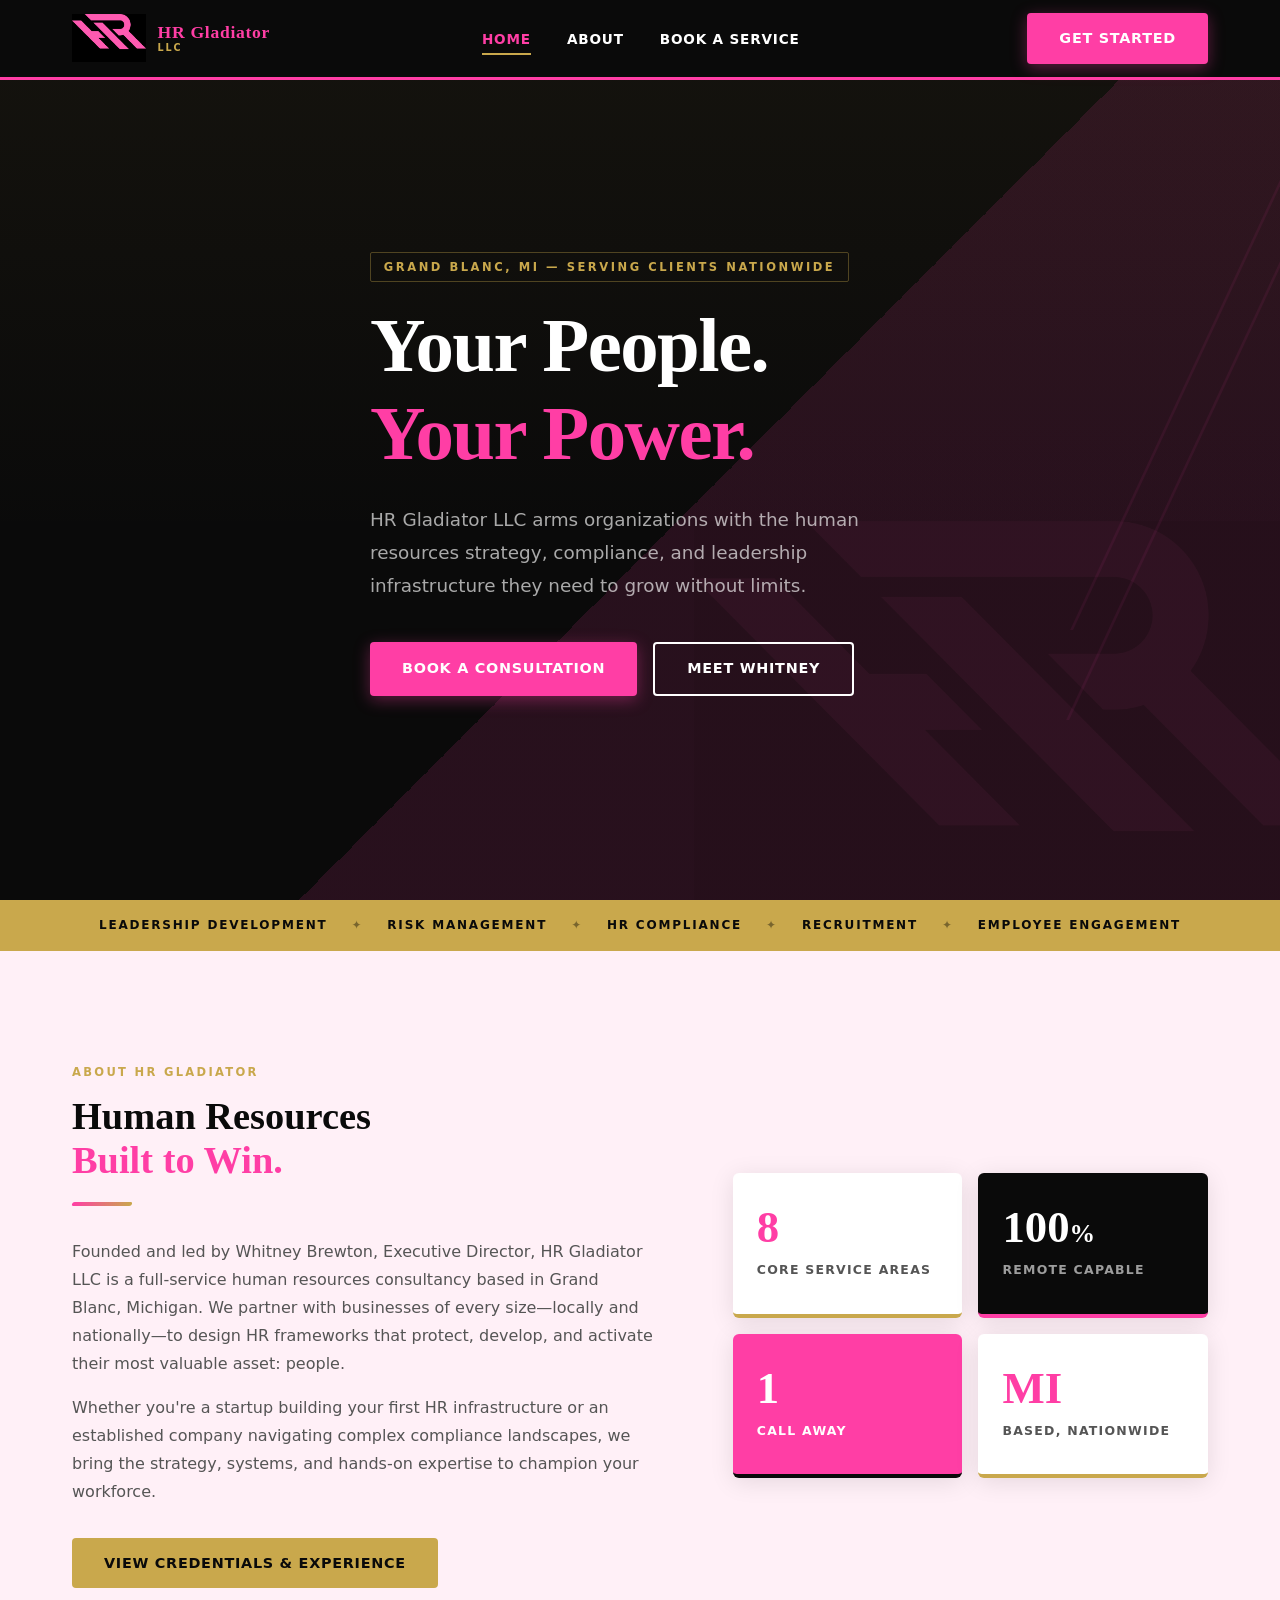
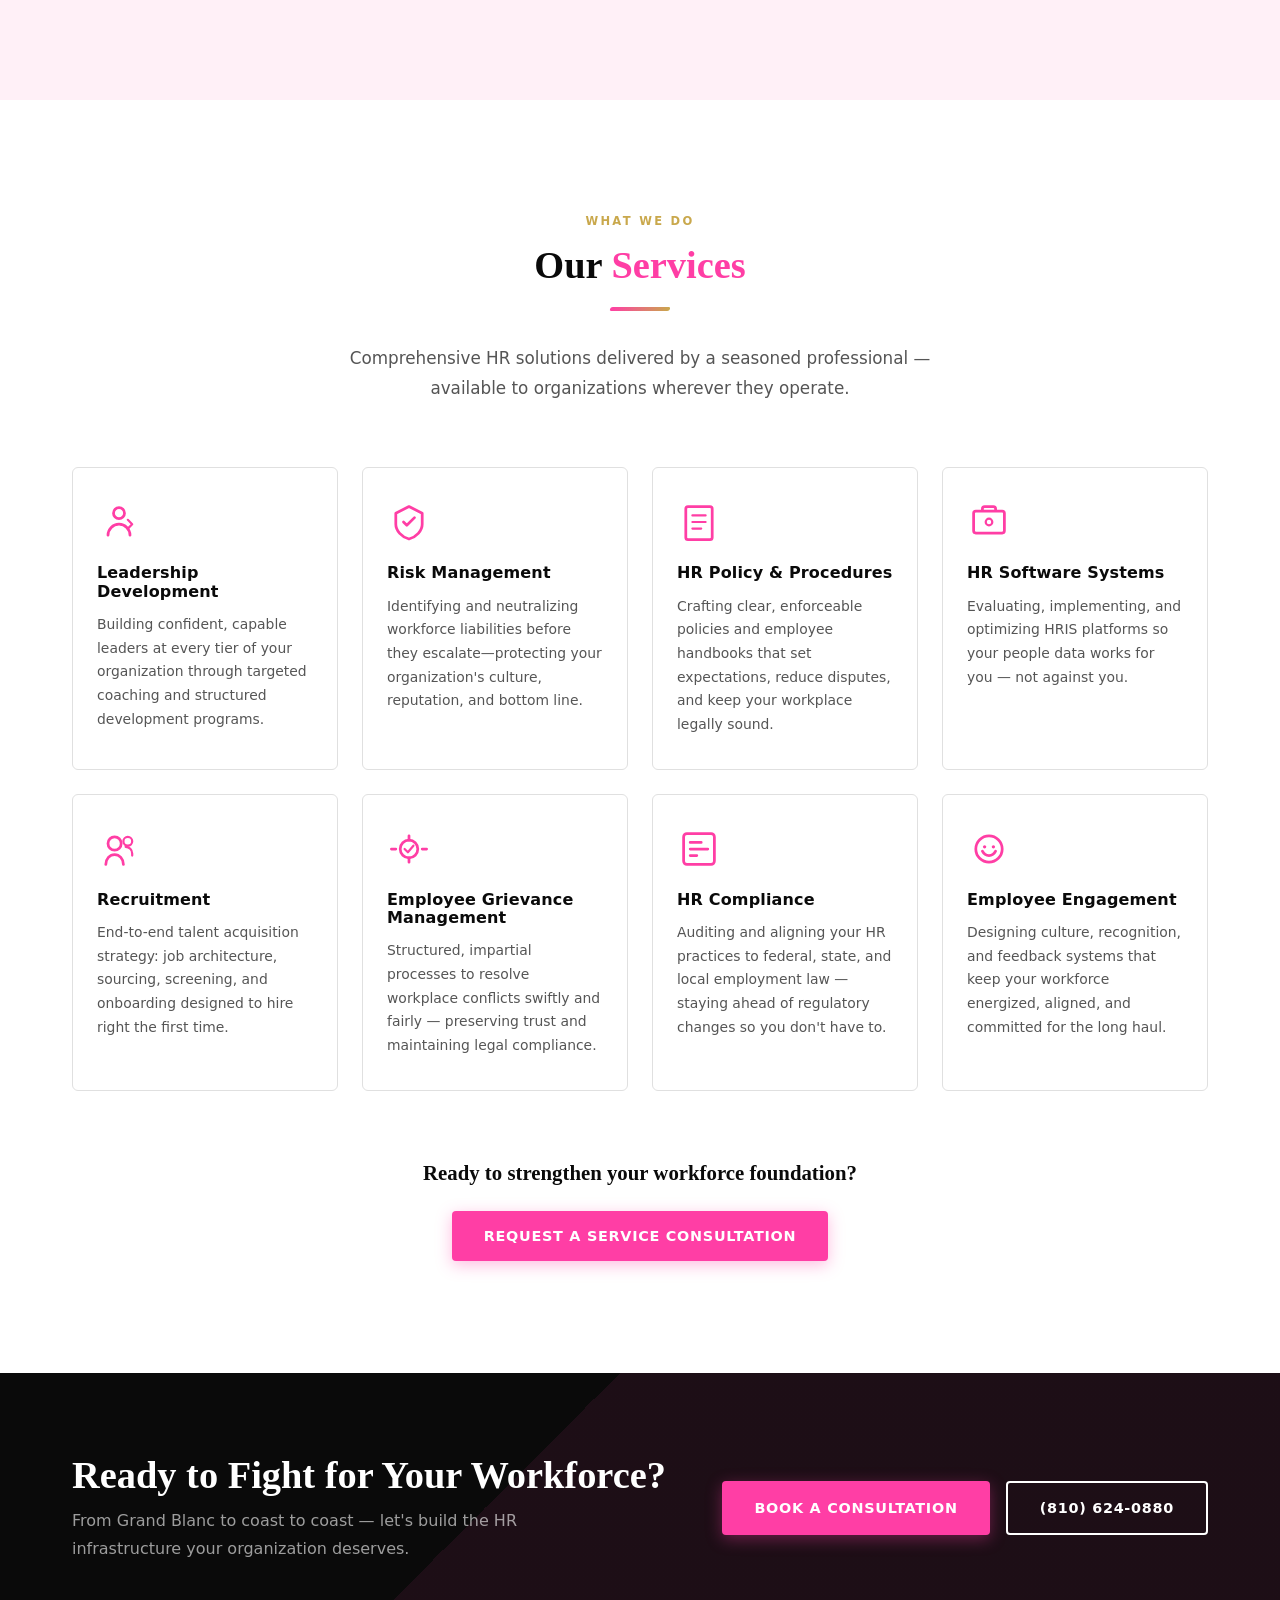
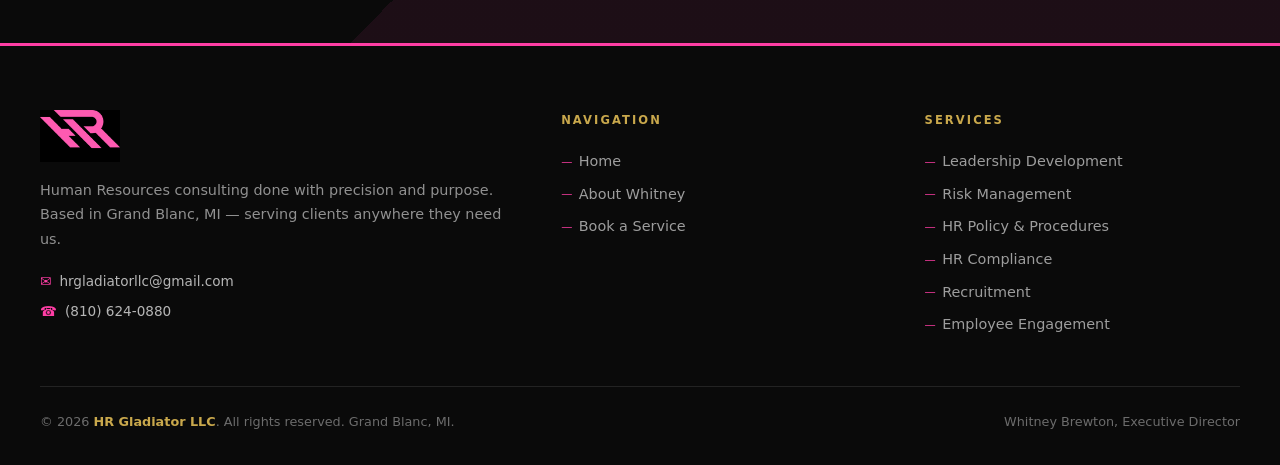
==== commit 98bc79cf: "Update logo image paths in index.html" ====
--- a/index.html
+++ b/index.html
@@ -7,7 +7,7 @@
   <meta name="description" content="HR Gladiator LLC, led by Whitney Brewton, offers expert human resources consulting from Grand Blanc, MI to clients everywhere." />
   <link rel="stylesheet" href="styles.css" />
   <link rel="stylesheet" href="index.css" />
-  <link rel="icon" type="image/png" href="assets/logo-transparent.png" />
+  <link rel="icon" type="image/png" href="logo-transparent.png" />
 </head>
 <body>
 
@@ -15,7 +15,7 @@
   <nav class="nav" role="navigation" aria-label="Main navigation">
     <div class="nav__inner">
       <a href="index.html" class="nav__logo" aria-label="HR Gladiator home">
-        <img src="assets/logo-transparent.png" alt="HR Gladiator logo" />
+        <img src="logo-transparent.png" alt="HR Gladiator logo" />
         <div class="nav__logo-text">
           <span class="nav__logo-name">HR Gladiator</span>
           <span class="nav__logo-sub">LLC</span>
@@ -55,7 +55,7 @@
       </div>
     </div>
     <div class="hero__logo-watermark" aria-hidden="true">
-      <img src="assets/logo-transparent.png" alt="" />
+      <img src="logo-transparent.png" alt="" />
     </div>
   </section>
 
@@ -261,7 +261,7 @@
     <div class="footer__grid">
 
       <div class="footer__brand">
-        <img src="assets/logo-transparent.png" alt="HR Gladiator logo" />
+        <img src="logo-transparent.png" alt="HR Gladiator logo" />
         <p>Human Resources consulting done with precision and purpose. Based in Grand Blanc, MI — serving clients anywhere they need us.</p>
         <a href="mailto:hrgladiatorllc@gmail.com" class="footer__contact-item">
           <span class="icon">✉</span> hrgladiatorllc@gmail.com
